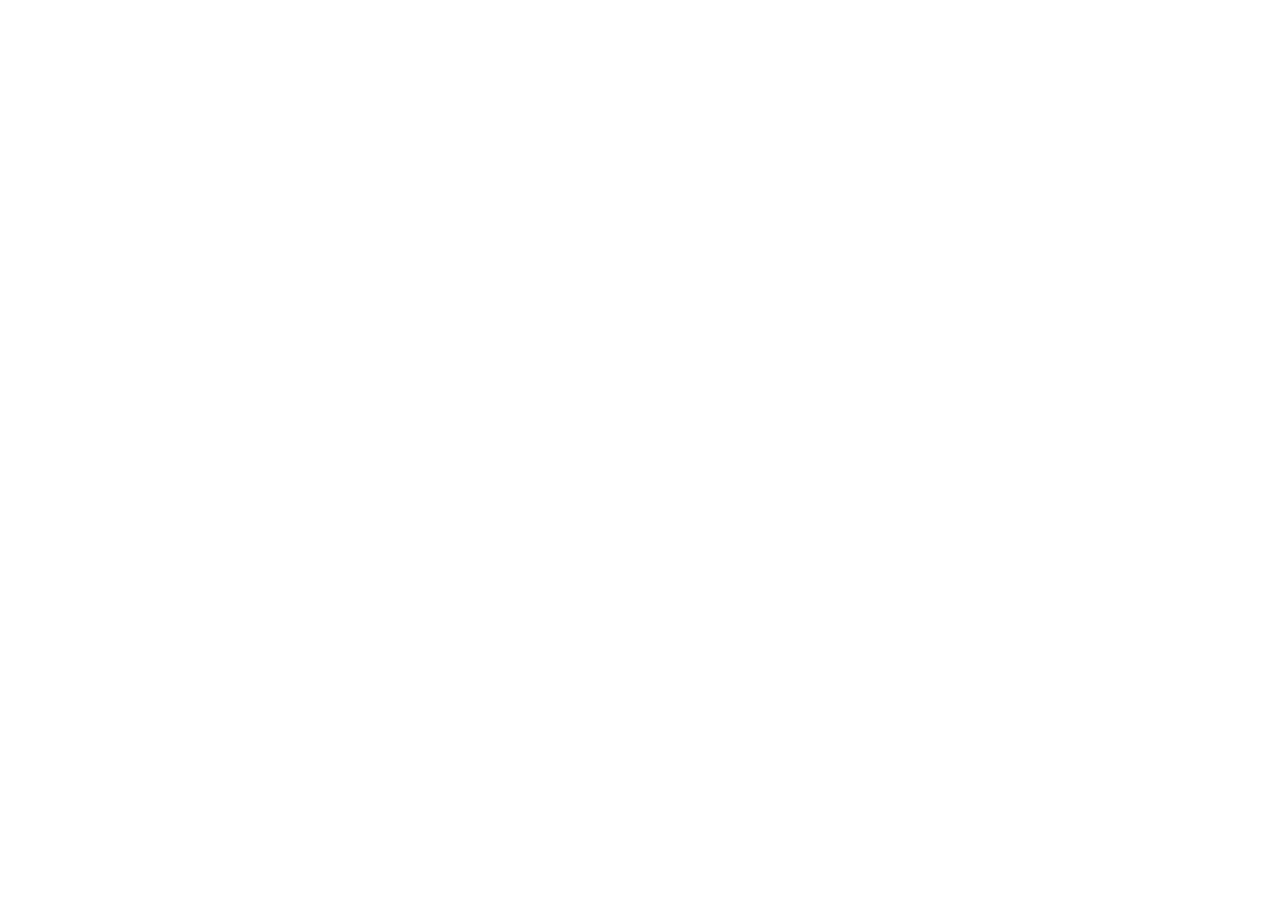
==== index.html @ ca6cde7a "feat: initialize project structure - Set up React with Vite and TypeScript - Configure Tailwind CSS " ====
<!doctype html>
<html class="dark" lang="pt-BR">
  <head>
    <meta charset="UTF-8" />
    <meta name="viewport" content="width=device-width, initial-scale=1.0" />
    <title>SAGA Code | Calculadora de Custos e Precificação</title>
    <meta name="description" content="Ferramenta profissional e gratuita da SAGA Code para pequenos negócios de alimentação calcularem custos de produção, fichas técnicas, margem de lucro e formação de preços de venda." />
    <meta property="og:title" content="SAGA Code | Calculadora de Custos e Precificação" />
    <meta property="og:description" content="Ferramenta profissional e gratuita da SAGA Code para pequenos negócios de alimentação calcularem custos de produção, fichas técnicas, margem de lucro e formação de preços de venda." />
    <meta property="og:type" content="website" />
    <link rel="icon" type="image/svg+xml" href="data:image/svg+xml,%3Csvg viewBox='0 0 204 204' fill='none' xmlns='http://www.w3.org/2000/svg'%3E%3Cpath d='M102 0 L182 47 L146 69 L102 43 L47 76 L124 120 L84 142 L0 95 L0 58 Z' fill='%23efe9dd'/%3E%3Cpath d='M120 62 L204 109 L204 146 L102 204 L22 157 L58 135 L102 160 L157 127 L80 84 Z' fill='%23ff4d1a'/%3E%3C/svg%3E" />
    <link rel="preconnect" href="https://fonts.googleapis.com">
    <link rel="preconnect" href="https://fonts.gstatic.com" crossorigin>
    <link href="https://fonts.googleapis.com/css2?family=Plus+Jakarta+Sans:wght@400;500;600;700;800&family=JetBrains+Mono:wght@400;500;600;700&display=swap" rel="stylesheet">
    <link href="https://fonts.googleapis.com/css2?family=Material+Symbols+Outlined:wght,FILL@100..700,0..1&display=swap" rel="stylesheet" />
  </head>
  <body class="bg-[#111317] text-[#F8F9FA] antialiased font-['Plus_Jakarta_Sans',sans-serif] selection:bg-[#FF4319]/20 selection:text-white min-h-screen flex flex-col">
    <div id="root" class="min-h-screen flex flex-col"></div>
    <script type="module" src="/src/main.tsx"></script>
  </body>
</html>
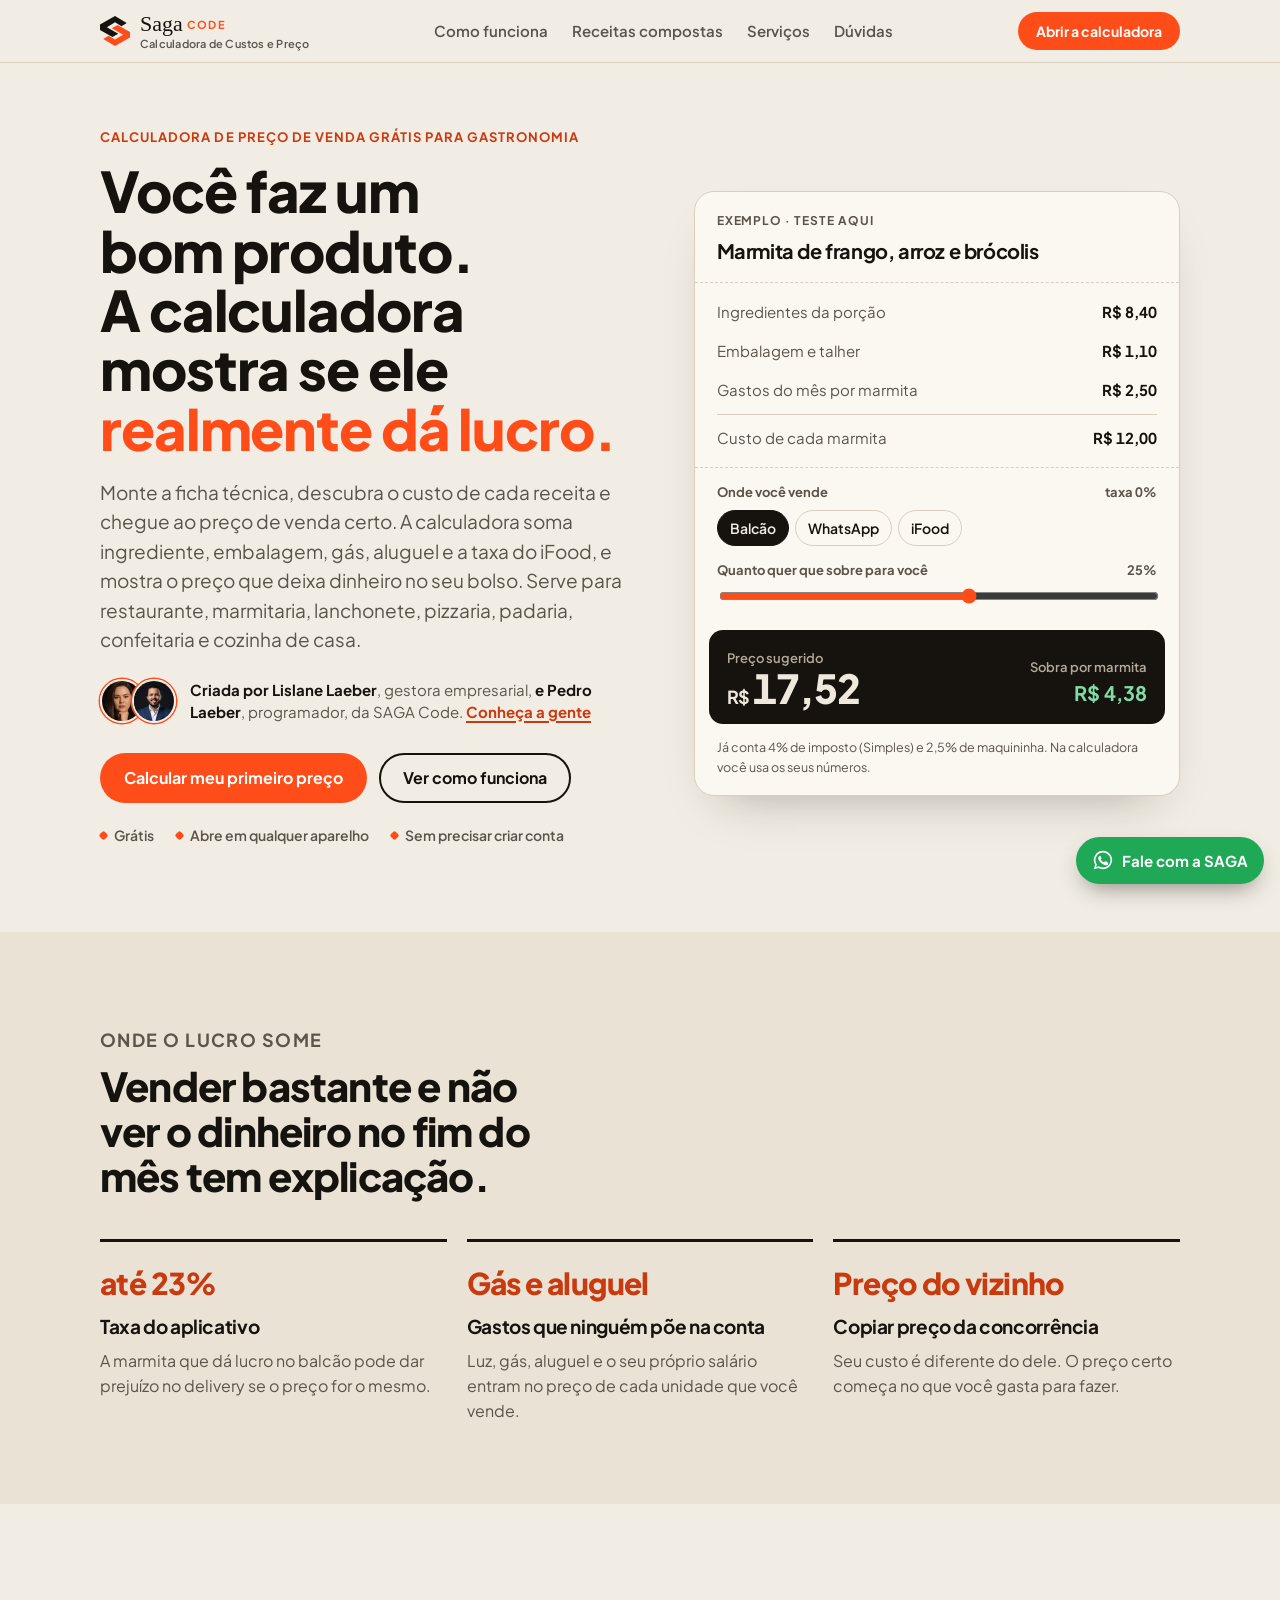
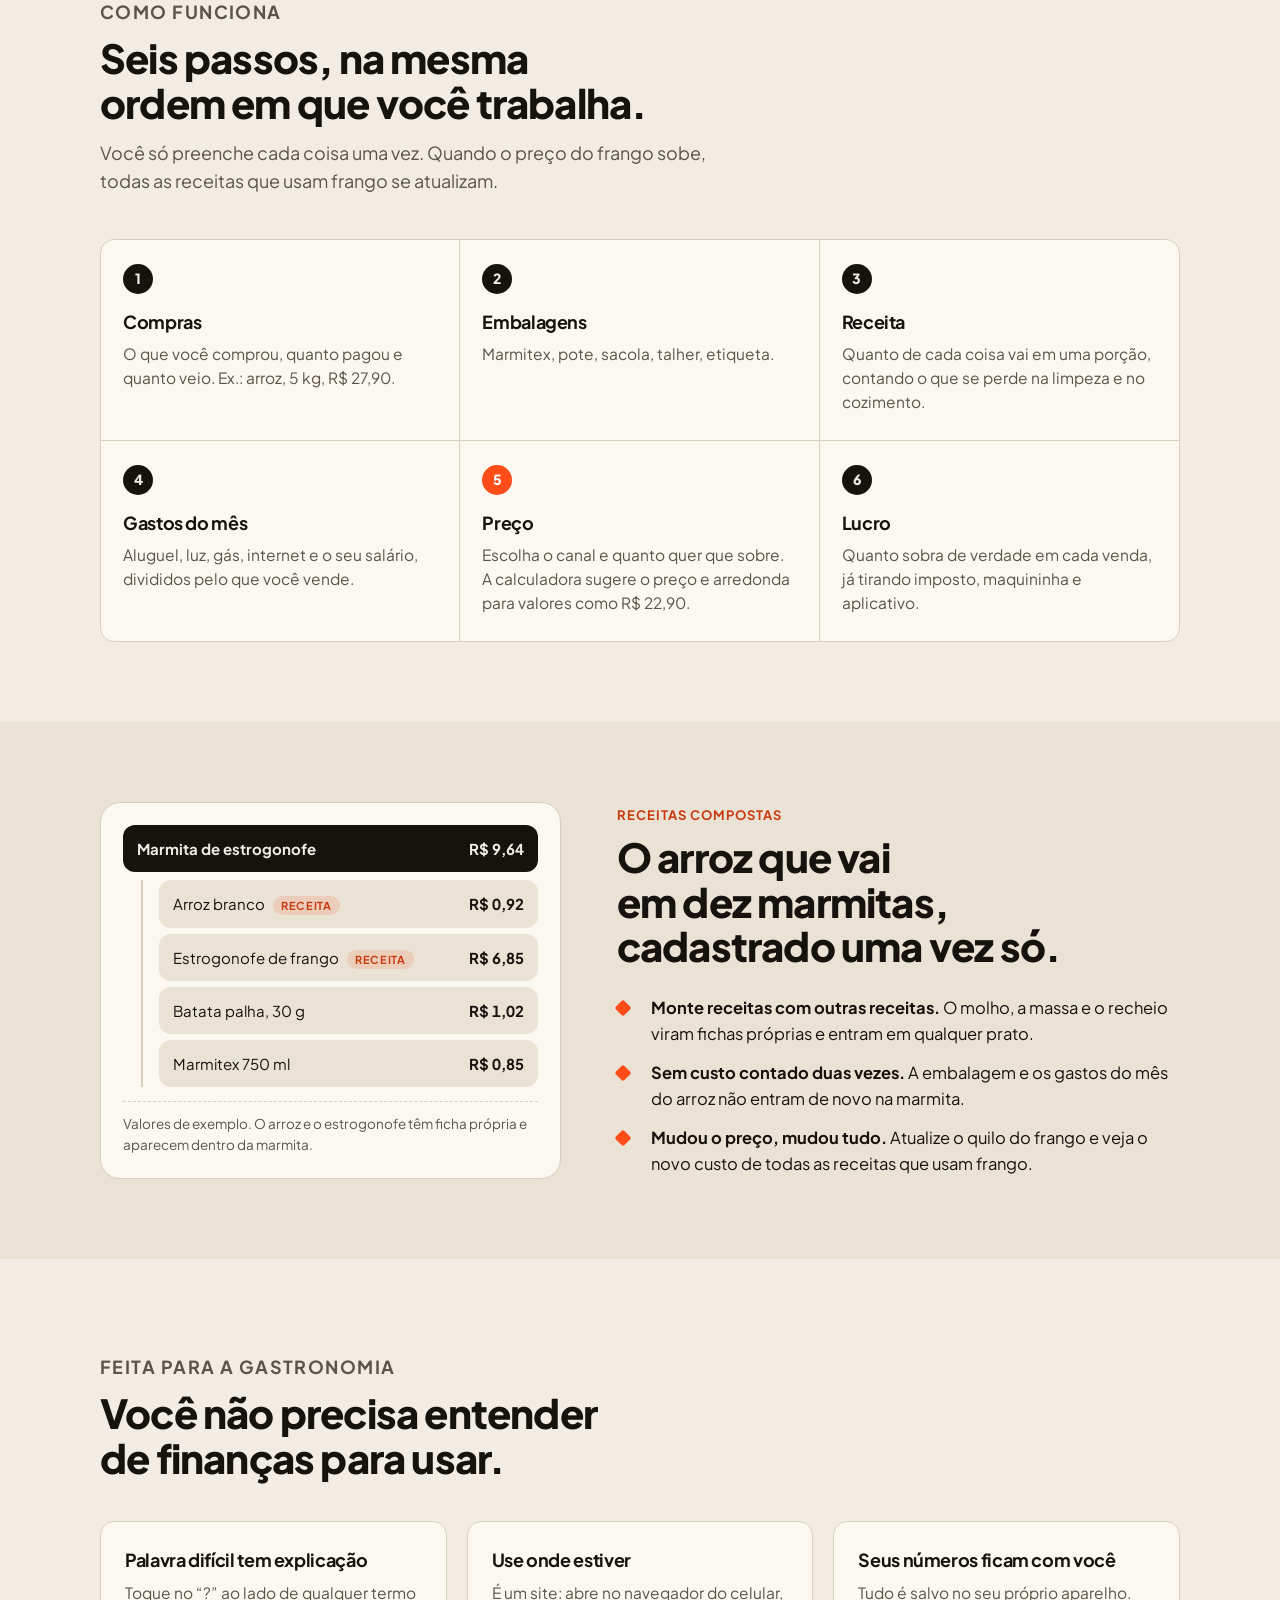
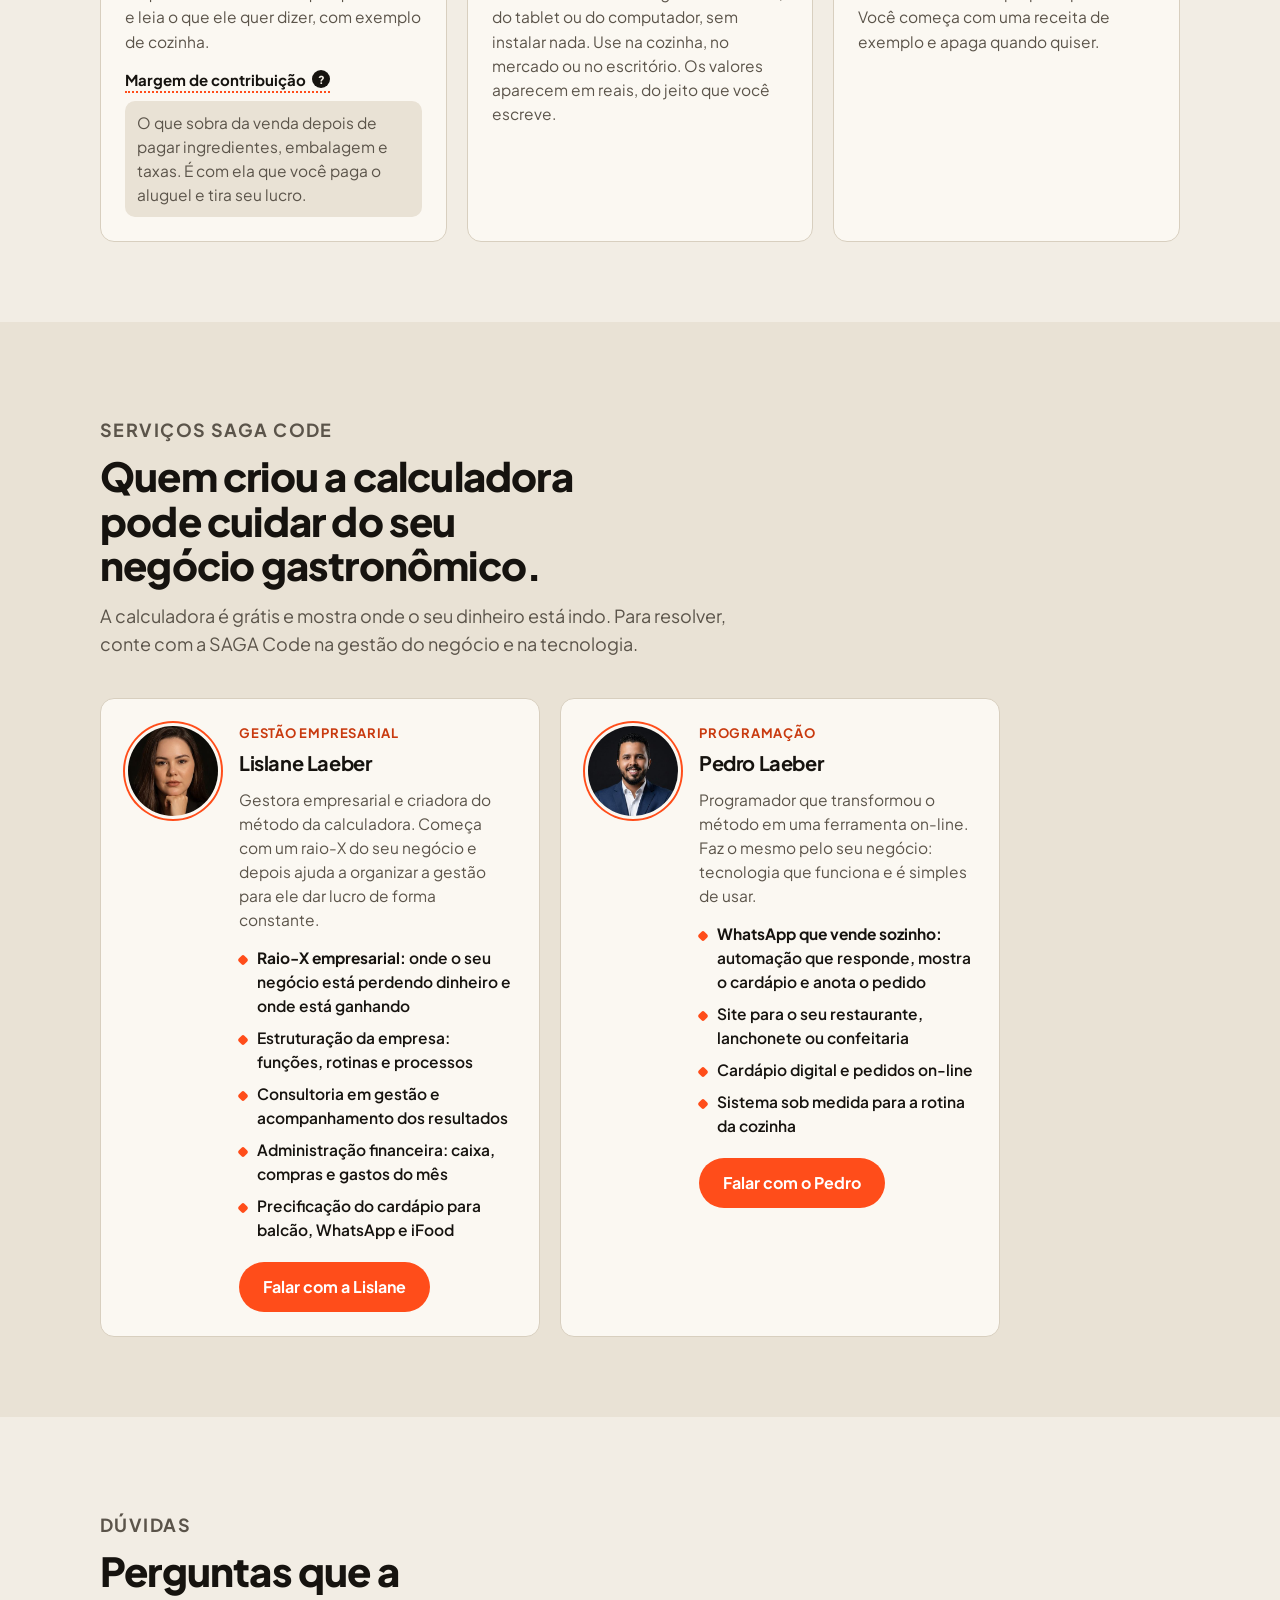
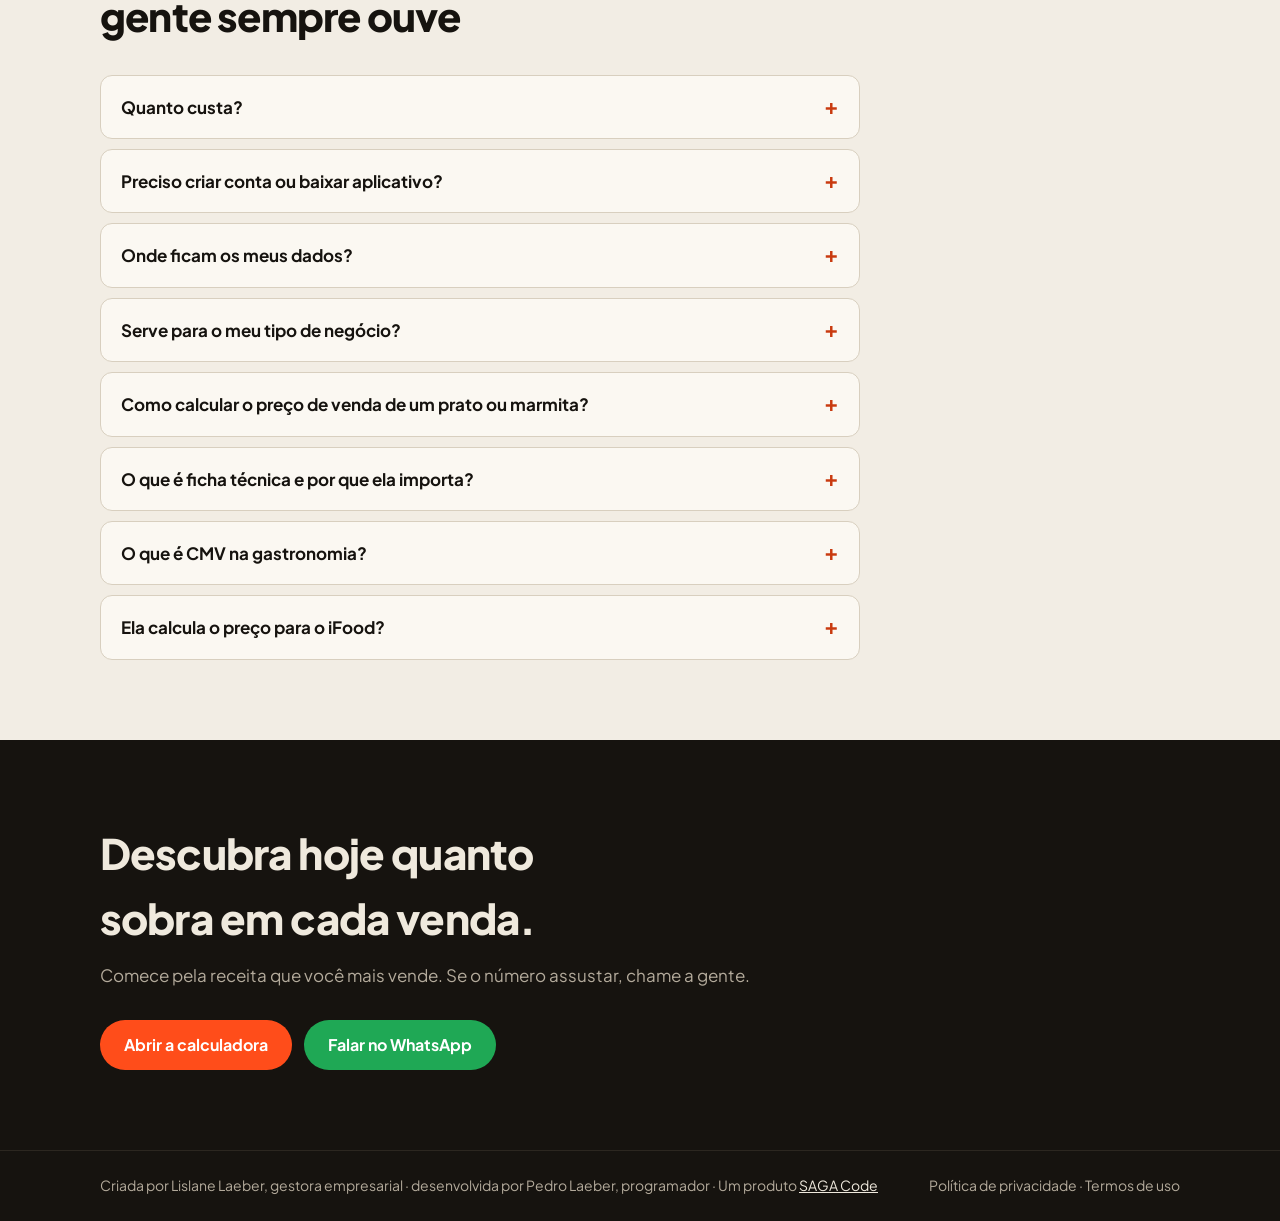
==== commit 84a82c28: "Site da calculadora + calculadora v1 (build estático) Página de apresentação em / e calculadora em /" ====
--- a/index.html
+++ b/index.html
@@ -1,21 +1,480 @@
 <!doctype html>
-<html class="dark" lang="pt-BR">
-  <head>
-    <meta charset="UTF-8" />
-    <meta name="viewport" content="width=device-width, initial-scale=1.0" />
-    <title>SAGA Code | Calculadora de Custos e Precificação</title>
-    <meta name="description" content="Ferramenta profissional e gratuita da SAGA Code para pequenos negócios de alimentação calcularem custos de produção, fichas técnicas, margem de lucro e formação de preços de venda." />
-    <meta property="og:title" content="SAGA Code | Calculadora de Custos e Precificação" />
-    <meta property="og:description" content="Ferramenta profissional e gratuita da SAGA Code para pequenos negócios de alimentação calcularem custos de produção, fichas técnicas, margem de lucro e formação de preços de venda." />
-    <meta property="og:type" content="website" />
-    <link rel="icon" type="image/svg+xml" href="data:image/svg+xml,%3Csvg viewBox='0 0 204 204' fill='none' xmlns='http://www.w3.org/2000/svg'%3E%3Cpath d='M102 0 L182 47 L146 69 L102 43 L47 76 L124 120 L84 142 L0 95 L0 58 Z' fill='%23efe9dd'/%3E%3Cpath d='M120 62 L204 109 L204 146 L102 204 L22 157 L58 135 L102 160 L157 127 L80 84 Z' fill='%23ff4d1a'/%3E%3C/svg%3E" />
-    <link rel="preconnect" href="https://fonts.googleapis.com">
-    <link rel="preconnect" href="https://fonts.gstatic.com" crossorigin>
-    <link href="https://fonts.googleapis.com/css2?family=Plus+Jakarta+Sans:wght@400;500;600;700;800&family=JetBrains+Mono:wght@400;500;600;700&display=swap" rel="stylesheet">
-    <link href="https://fonts.googleapis.com/css2?family=Material+Symbols+Outlined:wght,FILL@100..700,0..1&display=swap" rel="stylesheet" />
-  </head>
-  <body class="bg-[#111317] text-[#F8F9FA] antialiased font-['Plus_Jakarta_Sans',sans-serif] selection:bg-[#FF4319]/20 selection:text-white min-h-screen flex flex-col">
-    <div id="root" class="min-h-screen flex flex-col"></div>
-    <script type="module" src="/src/main.tsx"></script>
-  </body>
+<html lang="pt-BR">
+<head>
+<meta charset="utf-8">
+<meta name="viewport" content="width=device-width, initial-scale=1, viewport-fit=cover">
+<title>Calculadora de Preço de Venda Grátis para Gastronomia | SAGA Code</title>
+<meta name="description" content="Calculadora grátis de custo e preço de venda para restaurante, marmitaria, lanchonete, pizzaria, padaria e confeitaria. Ficha técnica, CMV, gastos do mês e taxa do iFood. Criada por Lislane Laeber e Pedro Laeber, da SAGA Code.">
+<meta name="robots" content="index, follow, max-image-preview:large">
+<link rel="canonical" href="https://calculadora.sagacode.com.br/">
+<link rel="icon" type="image/svg+xml" href="data:image/svg+xml,%3Csvg viewBox='0 0 204 204' xmlns='http://www.w3.org/2000/svg'%3E%3Cpath d='M102 0 L182 47 L146 69 L102 43 L47 76 L124 120 L84 142 L0 95 L0 58 Z' fill='%2316130f'/%3E%3Cpath d='M120 62 L204 109 L204 146 L102 204 L22 157 L58 135 L102 160 L157 127 L80 84 Z' fill='%23ff4d1a'/%3E%3C/svg%3E">
+<meta name="theme-color" content="#f2ede4">
+<meta property="og:type" content="website">
+<meta property="og:locale" content="pt_BR">
+<meta property="og:site_name" content="SAGA Code">
+<meta property="og:title" content="Calculadora grátis de preço de venda para gastronomia">
+<meta property="og:description" content="Descubra o custo de cada receita e o preço que deixa lucro no balcão, no WhatsApp e no iFood.">
+<meta property="og:url" content="https://calculadora.sagacode.com.br/">
+<meta property="og:image" content="https://calculadora.sagacode.com.br/og-image.jpg">
+<meta property="og:image:width" content="1200"><meta property="og:image:height" content="630">
+<meta name="twitter:card" content="summary_large_image">
+<link rel="alternate" type="text/plain" href="https://calculadora.sagacode.com.br/llms.txt" title="Resumo para assistentes de IA">
+<script type="application/ld+json">{"@context": "https://schema.org", "@graph": [{"@type": "Organization", "@id": "https://sagacode.com.br/#org", "name": "SAGA Code", "url": "https://sagacode.com.br", "areaServed": "BR"}, {"@type": "Person", "@id": "https://calculadora.sagacode.com.br/#lislane", "name": "Lislane Laeber", "jobTitle": "Gestora empresarial", "worksFor": {"@id": "https://sagacode.com.br/#org"}, "image": "https://calculadora.sagacode.com.br/lislane.jpg", "knowsAbout": ["Gestão empresarial", "Precificação", "Gastronomia", "Administração financeira"]}, {"@type": "Person", "@id": "https://calculadora.sagacode.com.br/#pedro", "name": "Pedro Laeber", "jobTitle": "Programador", "worksFor": {"@id": "https://sagacode.com.br/#org"}, "image": "https://calculadora.sagacode.com.br/pedro.jpg", "knowsAbout": ["Desenvolvimento web", "Automação de WhatsApp", "Sistemas sob medida"]}, {"@type": "WebApplication", "@id": "https://calculadora.sagacode.com.br/#app", "name": "Calculadora de Custos e Preço SAGA", "url": "https://calculadora.sagacode.com.br/", "applicationCategory": "BusinessApplication", "operatingSystem": "Web (qualquer navegador)", "inLanguage": "pt-BR", "description": "Calculadora grátis de custo e preço de venda para restaurante, marmitaria, lanchonete, pizzaria, padaria e confeitaria. Ficha técnica, CMV, gastos do mês e taxa do iFood. Criada por Lislane Laeber e Pedro Laeber, da SAGA Code.", "isAccessibleForFree": true, "offers": {"@type": "Offer", "price": "0", "priceCurrency": "BRL"}, "creator": [{"@id": "https://calculadora.sagacode.com.br/#lislane"}, {"@id": "https://calculadora.sagacode.com.br/#pedro"}], "publisher": {"@id": "https://sagacode.com.br/#org"}, "audience": {"@type": "BusinessAudience", "name": "Negócios de gastronomia: restaurantes, marmitarias, lanchonetes, pizzarias, padarias, confeitarias, food trucks, buffets e produção caseira"}, "featureList": ["Ficha técnica com custo por porção", "Receitas compostas (receita dentro de receita)", "Rateio dos gastos do mês por unidade", "Preço de venda por canal: balcão, WhatsApp e iFood", "Lucro real por venda", "Glossário de termos"]}, {"@type": "WebPage", "@id": "https://calculadora.sagacode.com.br/", "url": "https://calculadora.sagacode.com.br/", "name": "Calculadora de Preço de Venda Grátis para Gastronomia | SAGA Code", "description": "Calculadora grátis de custo e preço de venda para restaurante, marmitaria, lanchonete, pizzaria, padaria e confeitaria. Ficha técnica, CMV, gastos do mês e taxa do iFood. Criada por Lislane Laeber e Pedro Laeber, da SAGA Code.", "inLanguage": "pt-BR", "about": {"@id": "https://calculadora.sagacode.com.br/#app"}, "primaryImageOfPage": "https://calculadora.sagacode.com.br/og-image.jpg"}, {"@type": "FAQPage", "mainEntity": [{"@type": "Question", "name": "Quanto custa?", "acceptedAnswer": {"@type": "Answer", "text": "A calculadora é gratuita, sem pegadinha. Se você quiser ajuda para organizar o negócio ou um site e sistema próprios, aí é um serviço da SAGA Code, com orçamento combinado com você."}}, {"@type": "Question", "name": "Preciso criar conta ou baixar aplicativo?", "acceptedAnswer": {"@type": "Answer", "text": "Não. Ela abre no navegador do celular ou do computador. Para ter um atalho na tela inicial, use “Adicionar à tela de início” no seu navegador."}}, {"@type": "Question", "name": "Onde ficam os meus dados?", "acceptedAnswer": {"@type": "Answer", "text": "No seu aparelho. Se você limpar os dados do navegador ou trocar de celular, os cadastros não vão junto."}}, {"@type": "Question", "name": "Serve para o meu tipo de negócio?", "acceptedAnswer": {"@type": "Answer", "text": "Serve para qualquer negócio de gastronomia: restaurante, marmitaria, lanchonete, pizzaria, padaria, confeitaria, hamburgueria, food truck, buffet, salgados, doces e produção caseira. Se você compra ingrediente, faz uma receita e vende, ela serve."}}, {"@type": "Question", "name": "Como calcular o preço de venda de um prato ou marmita?", "acceptedAnswer": {"@type": "Answer", "text": "Some o custo dos ingredientes da porção, a embalagem e a parte dos gastos do mês (aluguel, luz, gás, salários) que cabe a cada unidade. Depois divida esse custo por 1 menos a soma das taxas e da margem que você quer. Exemplo: custo de R$ 12,00, com 6,5% de imposto e maquininha e 25% de margem, dá 12 ÷ 0,685 = R$ 17,52. A calculadora faz essa conta sozinha para cada receita."}}, {"@type": "Question", "name": "O que é ficha técnica e por que ela importa?", "acceptedAnswer": {"@type": "Answer", "text": "Ficha técnica é a receita com a quantidade e o custo de cada ingrediente por porção, contando o que se perde na limpeza e no cozimento. Sem ela, o preço vira chute. Na calculadora, cada receita vira uma ficha técnica que se atualiza quando o preço de um ingrediente muda."}}, {"@type": "Question", "name": "O que é CMV na gastronomia?", "acceptedAnswer": {"@type": "Answer", "text": "CMV é o custo da mercadoria vendida: quanto você gastou de ingredientes para fazer o que vendeu. A calculadora mostra esse custo em cada receita, separado da embalagem, dos gastos do mês e das taxas."}}, {"@type": "Question", "name": "Ela calcula o preço para o iFood?", "acceptedAnswer": {"@type": "Answer", "text": "Sim. Você informa a comissão do aplicativo e a calculadora mostra um preço para o balcão e outro para o delivery, cada um com o lucro que sobra."}}]}, {"@type": "Service", "name": "Raio-X empresarial", "provider": {"@id": "https://calculadora.sagacode.com.br/#lislane"}, "areaServed": "BR", "audience": {"@type": "BusinessAudience", "name": "Negócios de gastronomia"}, "description": "Mostra onde o negócio gastronômico está perdendo e onde está ganhando dinheiro."}, {"@type": "Service", "name": "Estruturação empresarial", "provider": {"@id": "https://calculadora.sagacode.com.br/#lislane"}, "areaServed": "BR", "audience": {"@type": "BusinessAudience", "name": "Negócios de gastronomia"}, "description": "Funções, rotinas e processos."}, {"@type": "Service", "name": "Consultoria em gestão", "provider": {"@id": "https://calculadora.sagacode.com.br/#lislane"}, "areaServed": "BR", "audience": {"@type": "BusinessAudience", "name": "Negócios de gastronomia"}, "description": "Acompanhamento dos resultados."}, {"@type": "Service", "name": "Administração financeira", "provider": {"@id": "https://calculadora.sagacode.com.br/#lislane"}, "areaServed": "BR", "audience": {"@type": "BusinessAudience", "name": "Negócios de gastronomia"}, "description": "Caixa, compras e gastos do mês."}, {"@type": "Service", "name": "Precificação de cardápio", "provider": {"@id": "https://calculadora.sagacode.com.br/#lislane"}, "areaServed": "BR", "audience": {"@type": "BusinessAudience", "name": "Negócios de gastronomia"}, "description": "Preço por canal: balcão, WhatsApp e iFood."}, {"@type": "Service", "name": "WhatsApp que vende sozinho", "provider": {"@id": "https://calculadora.sagacode.com.br/#pedro"}, "areaServed": "BR", "audience": {"@type": "BusinessAudience", "name": "Negócios de gastronomia"}, "description": "Automação que responde, mostra o cardápio e anota o pedido."}, {"@type": "Service", "name": "Site para negócio gastronômico", "provider": {"@id": "https://calculadora.sagacode.com.br/#pedro"}, "areaServed": "BR", "audience": {"@type": "BusinessAudience", "name": "Negócios de gastronomia"}, "description": "Site para restaurante, lanchonete ou confeitaria."}, {"@type": "Service", "name": "Cardápio digital e pedidos on-line", "provider": {"@id": "https://calculadora.sagacode.com.br/#pedro"}, "areaServed": "BR", "audience": {"@type": "BusinessAudience", "name": "Negócios de gastronomia"}}, {"@type": "Service", "name": "Sistema sob medida", "provider": {"@id": "https://calculadora.sagacode.com.br/#pedro"}, "areaServed": "BR", "audience": {"@type": "BusinessAudience", "name": "Negócios de gastronomia"}, "description": "Para a rotina da cozinha."}]}</script>
+<style>:root{padding-top:env(safe-area-inset-top,0px);padding-bottom:env(safe-area-inset-bottom,0px)} body{margin:0} img{max-width:100%} [hidden]{display:none!important}</style>
+<link rel="preconnect" href="https://fonts.googleapis.com">
+<link rel="preconnect" href="https://fonts.gstatic.com" crossorigin>
+<link rel="stylesheet" href="https://fonts.googleapis.com/css2?family=Plus+Jakarta+Sans:wght@400;500;600;700;800&display=swap">
+<style>
+/* Layout: página de produto em faixas; a ficha de cálculo (simulador) é o herói, o resto é texto curto e uma árvore de receita composta. */
+:root{
+  --paper:#f2ede4; --paper-2:#e9e2d5; --card:#fbf8f2; --ink:#16130f; --ink-2:#5b544a; --line:#d8cfbf;
+  --orange:#ff4d1a; --orange-ink:#c93a0f; --on-orange:#ffffff; --good:#1f7a4a; --band:#16130f; --on-band:#efe9dd; --on-band-2:#b3aa9b;
+  --sans:'Plus Jakarta Sans', system-ui, -apple-system, 'Segoe UI', sans-serif;
+  --serif:Georgia, 'Times New Roman', serif;
+  --r:14px;
+}
+@media (prefers-color-scheme: dark){:root:not([data-theme="light"]){
+  --paper:#16130f; --paper-2:#1f1b16; --card:#221e18; --ink:#efe9dd; --ink-2:#b3aa9b; --line:#3a332a;
+  --orange:#ff5a2a; --orange-ink:#ff7a52; --on-orange:#16130f; --good:#5cc98d; --band:#0e0c09; --on-band:#efe9dd; --on-band-2:#9d9486; color-scheme:dark}}
+:root[data-theme="dark"]{
+  --paper:#16130f; --paper-2:#1f1b16; --card:#221e18; --ink:#efe9dd; --ink-2:#b3aa9b; --line:#3a332a;
+  --orange:#ff5a2a; --orange-ink:#ff7a52; --on-orange:#16130f; --good:#5cc98d; --band:#0e0c09; --on-band:#efe9dd; --on-band-2:#9d9486; color-scheme:dark}
+
+*{box-sizing:border-box}
+body{background:var(--paper);color:var(--ink);font-family:var(--sans);font-size:17px;line-height:1.55;-webkit-font-smoothing:antialiased}
+.wrap{max-width:1120px;margin:0 auto;padding-left:max(20px, env(safe-area-inset-left, 0px));padding-right:max(20px, env(safe-area-inset-right, 0px))}
+h1,h2,h3{text-wrap:balance;margin:0;letter-spacing:-.02em}
+p{margin:0}
+a{color:inherit}
+.num{font-variant-numeric:tabular-nums}
+:focus-visible{outline:3px solid var(--orange);outline-offset:2px;border-radius:6px}
+
+/* header */
+body::before{content:"";position:fixed;inset:0 0 auto;height:env(safe-area-inset-top,0px);z-index:10;background:var(--paper)}
+header{position:sticky;top:env(safe-area-inset-top,0px);z-index:5;background:color-mix(in srgb,var(--paper) 92%,transparent);backdrop-filter:blur(8px);border-bottom:1px solid var(--line)}
+.bar{display:flex;align-items:center;justify-content:space-between;gap:16px;padding-block:12px}
+.brand{display:flex;align-items:center;gap:10px;text-decoration:none}
+.brand svg{width:30px;height:30px;flex:none}
+.word{display:flex;flex-direction:column;line-height:1}
+.word b{font-family:var(--serif);font-weight:400;font-size:22px}
+.word b span{font-family:var(--sans);font-weight:700;font-size:11px;letter-spacing:.12em;color:var(--orange);margin-left:4px;vertical-align:2px}
+.word small{font-size:11px;color:var(--ink-2);font-weight:600;letter-spacing:.02em;margin-top:3px}
+nav{display:flex;gap:24px;font-size:15px;font-weight:600}
+nav a{text-decoration:none;color:var(--ink-2)}
+nav a:hover{color:var(--ink)}
+.btn{display:inline-flex;align-items:center;justify-content:center;gap:8px;font:700 16px/1 var(--sans);padding:15px 22px;border-radius:999px;text-decoration:none;border:2px solid transparent;cursor:pointer;white-space:nowrap}
+.btn-primary{background:var(--orange);color:var(--on-orange)}
+.btn-primary:hover{filter:brightness(1.06)}
+.btn-ghost{border-color:var(--ink);color:var(--ink);background:transparent}
+.btn-sm{padding:10px 16px;font-size:14px}
+@media (max-width:820px){nav{display:none}}
+
+/* hero */
+.hero{display:grid;grid-template-columns:1.05fr .95fr;gap:56px;align-items:center;padding-block:64px 72px}
+.eyebrow{font-size:13px;font-weight:700;letter-spacing:.08em;text-transform:uppercase;color:var(--orange-ink)}
+.hero h1{font-size:clamp(34px,5vw,56px);line-height:1.06;font-weight:800;margin-top:14px}
+.hero h1 em{font-style:normal;color:var(--orange)}
+.lead{font-size:19px;color:var(--ink-2);margin-top:20px;max-width:34em}
+.ctas{display:flex;flex-wrap:wrap;gap:12px;margin-top:30px}
+.facts{display:flex;flex-wrap:wrap;gap:8px 22px;margin-top:22px;padding:0;list-style:none;font-size:14px;font-weight:600;color:var(--ink-2)}
+.facts li{display:flex;align-items:center;gap:7px}
+.facts li::before{content:"";width:7px;height:7px;border-radius:2px;background:var(--orange);transform:rotate(45deg)}
+@media (max-width:900px){.hero{grid-template-columns:1fr;gap:40px;padding-block:40px 56px}}
+
+.byline{display:flex;align-items:center;gap:14px;margin-top:24px;text-decoration:none;color:var(--ink-2);font-size:15px;line-height:1.45;max-width:34em}
+.faces{display:flex;flex:none}
+.faces img{width:44px;height:44px;border-radius:50%;object-fit:cover;border:2px solid var(--paper);box-shadow:0 0 0 1.5px var(--orange)}
+.faces img+img{margin-left:-12px}
+.bytext b{color:var(--ink);font-weight:700}
+.bytext u{color:var(--orange-ink);font-weight:700;text-decoration-thickness:2px;text-underline-offset:3px;white-space:nowrap}
+.byline:hover .bytext u{color:var(--orange)}
+
+/* ficha (simulador) */
+.ficha{background:var(--card);border:1px solid var(--line);border-radius:20px;box-shadow:0 24px 48px -28px rgba(22,19,15,.35);overflow:hidden;min-width:0}
+.ficha-top{padding:20px 22px 16px;border-bottom:1px dashed var(--line)}
+.ficha-top .tag{font-size:12px;font-weight:700;letter-spacing:.08em;text-transform:uppercase;color:var(--ink-2)}
+.ficha-top h2{font-size:20px;margin-top:4px}
+.rows{padding:10px 22px;display:grid;gap:2px}
+.row{display:flex;justify-content:space-between;align-items:baseline;gap:12px;padding:7px 0;font-size:15px}
+.row span:first-child{color:var(--ink-2)}
+.row b{font-weight:700}
+.row.total{border-top:1px solid var(--line);margin-top:4px;padding-top:11px}
+.ctrl{padding:14px 22px 6px;display:grid;gap:14px;border-top:1px dashed var(--line)}
+.ctrl label,.ctrl .lbl{font-size:13px;font-weight:700;color:var(--ink-2);display:flex;justify-content:space-between}
+.chips{display:flex;gap:6px;flex-wrap:wrap;margin-top:8px}
+.chip{font:600 14px var(--sans);padding:8px 12px;border-radius:999px;border:1.5px solid var(--line);background:transparent;color:var(--ink);cursor:pointer}
+.chip[aria-pressed="true"]{background:var(--ink);color:var(--paper);border-color:var(--ink)}
+input[type=range]{width:100%;accent-color:var(--orange);margin-top:8px}
+.price{margin:14px 14px 14px;background:var(--band);color:var(--on-band);border-radius:14px;padding:18px 18px 16px;display:grid;grid-template-columns:1fr auto;gap:4px 16px;align-items:end}
+.price .k{font-size:13px;font-weight:600;color:var(--on-band-2)}
+.price .v{font-size:40px;font-weight:800;letter-spacing:-.02em;line-height:1}
+.price .v small{font-size:18px;font-weight:700;margin-right:4px}
+.price .side{text-align:right}
+.price .side b{display:block;font-size:20px;color:#7fdca6}
+.note{font-size:12.5px;color:var(--ink-2);padding:0 22px 18px}
+
+/* faixas */
+section{padding-block:80px}
+.sec-head{max-width:640px}
+.sec-head h2{font-size:clamp(28px,3.6vw,40px);line-height:1.12;font-weight:800;margin-top:10px}
+.sec-head p{color:var(--ink-2);margin-top:14px;font-size:18px}
+.alt{background:var(--paper-2)}
+
+.leaks{display:grid;grid-template-columns:repeat(3,1fr);gap:20px;margin-top:40px}
+.leak{border-top:3px solid var(--ink);padding-top:18px}
+.leak .fig{font-size:30px;font-weight:800;color:var(--orange-ink);letter-spacing:-.02em}
+.leak h3{font-size:19px;margin-top:6px}
+.leak p{color:var(--ink-2);margin-top:8px;font-size:16px}
+@media (max-width:820px){.leaks{grid-template-columns:1fr}}
+
+.steps{list-style:none;padding:0;margin:44px 0 0;display:grid;grid-template-columns:repeat(3,1fr);gap:0;counter-reset:s;border:1px solid var(--line);border-radius:var(--r);overflow:hidden;background:var(--card)}
+.steps li{counter-increment:s;padding:24px 22px 26px;border-right:1px solid var(--line);border-bottom:1px solid var(--line)}
+.steps li:nth-child(3n){border-right:0}
+.steps li:nth-child(n+4){border-bottom:0}
+.steps li::before{content:counter(s);display:inline-grid;place-items:center;width:30px;height:30px;border-radius:50%;background:var(--ink);color:var(--paper);font-weight:800;font-size:14px}
+.steps li:nth-child(5)::before{background:var(--orange);color:var(--on-orange)}
+.steps h3{font-size:18px;margin-top:14px}
+.steps p{color:var(--ink-2);font-size:15.5px;margin-top:6px}
+@media (max-width:820px){.steps{grid-template-columns:1fr}.steps li{border-right:0!important;border-bottom:1px solid var(--line)!important}.steps li:last-child{border-bottom:0!important}}
+
+/* receita composta */
+.combo{display:grid;grid-template-columns:.9fr 1.1fr;gap:56px;align-items:center}
+.tree{background:var(--card);border:1px solid var(--line);border-radius:20px;padding:22px;min-width:0}
+.node{display:flex;justify-content:space-between;gap:12px;align-items:center;padding:12px 14px;border-radius:12px;font-size:15px}
+.node.root{background:var(--ink);color:var(--paper);font-weight:700}
+.kids{margin:8px 0 0 18px;padding-left:16px;border-left:2px solid var(--line);display:grid;gap:6px}
+.node.kid{background:var(--paper-2)}
+.node .pill{font-size:11px;font-weight:700;letter-spacing:.06em;text-transform:uppercase;color:var(--orange-ink);background:color-mix(in srgb,var(--orange) 14%,transparent);padding:3px 8px;border-radius:999px;margin-left:8px}
+.node .r{font-weight:700;white-space:nowrap}
+.tree-foot{margin-top:14px;font-size:13.5px;color:var(--ink-2);border-top:1px dashed var(--line);padding-top:12px}
+.checks{list-style:none;padding:0;margin:26px 0 0;display:grid;gap:14px}
+.checks li{display:grid;grid-template-columns:22px 1fr;gap:12px;font-size:16.5px}
+.checks li::before{content:"";width:12px;height:12px;margin-top:7px;background:var(--orange);transform:rotate(45deg);border-radius:2px}
+.checks b{font-weight:700}
+@media (max-width:900px){.combo{grid-template-columns:1fr;gap:36px}}
+
+/* simples */
+.simple{display:grid;grid-template-columns:repeat(3,1fr);gap:20px;margin-top:40px}
+.card{background:var(--card);border:1px solid var(--line);border-radius:var(--r);padding:24px}
+.card h3{font-size:18px}
+.card p{color:var(--ink-2);font-size:15.5px;margin-top:8px}
+.term{display:inline-flex;align-items:center;gap:6px;font-weight:700;border-bottom:2px dotted var(--orange);margin-top:14px;font-size:15px}
+.term i{font-style:normal;display:inline-grid;place-items:center;width:18px;height:18px;border-radius:50%;background:var(--ink);color:var(--paper);font-size:11px;font-weight:800}
+.bubble{margin-top:10px;font-size:14px;background:var(--paper-2);padding:10px 12px;border-radius:10px;color:var(--ink)}
+@media (max-width:900px){.simple{grid-template-columns:1fr}}
+
+/* quem fez */
+.team{display:grid;grid-template-columns:1fr 1fr;gap:20px;margin-top:40px;max-width:900px}
+.person{display:grid;grid-template-columns:64px 1fr;gap:18px;align-items:start;background:var(--card);border:1px solid var(--line);border-radius:var(--r);padding:24px}
+.avatar{width:64px;height:64px;border-radius:50%;display:grid;place-items:center;font-weight:800;font-size:22px;background:var(--ink);color:var(--paper)}
+.person:first-child .avatar{background:var(--orange);color:var(--on-orange)}
+.person h3{font-size:20px}
+.person .role{font-size:13px;font-weight:700;letter-spacing:.06em;text-transform:uppercase;color:var(--orange-ink);margin-top:2px}
+.person p{color:var(--ink-2);font-size:15.5px;margin-top:10px}
+@media (max-width:820px){.team{grid-template-columns:1fr}}
+
+.sell{background:var(--paper-2)}
+.person{grid-template-columns:96px 1fr}
+img.avatar{width:96px;height:96px;object-fit:cover;border:3px solid var(--card);box-shadow:0 0 0 2px var(--orange)}
+.pbody{display:flex;flex-direction:column;align-items:flex-start;min-width:0}
+.person .role{margin-top:0}
+.person h3{margin-top:4px}
+.offer{list-style:none;padding:0;margin:14px 0 20px;display:grid;gap:8px;font-size:15.5px;font-weight:600}
+.offer li{display:flex;gap:10px;align-items:baseline}
+.offer li::before{content:"";flex:none;width:8px;height:8px;background:var(--orange);transform:rotate(45deg);border-radius:2px}
+.pbody .btn{margin-top:auto}
+.person{height:100%}
+.final-ctas{display:flex;flex-wrap:wrap;gap:12px}
+.btn-wa{background:#1fa855;color:#fff}
+.btn-wa:hover{filter:brightness(1.06)}
+.wa-float{position:fixed;z-index:6;right:calc(16px + env(safe-area-inset-right,0px));bottom:calc(16px + env(safe-area-inset-bottom,0px));display:flex;align-items:center;gap:8px;background:#1fa855;color:#fff;text-decoration:none;font-weight:700;font-size:15px;padding:12px 16px;border-radius:999px;box-shadow:0 10px 24px -8px rgba(0,0,0,.45)}
+.wa-float svg{width:22px;height:22px}
+@media (max-width:520px){.person{grid-template-columns:1fr}.wa-float span{display:none}.wa-float{padding:14px}footer .inner{padding-bottom:84px}}
+
+/* faq */
+.faq{max-width:760px;margin-top:36px;display:grid;gap:10px}
+details{background:var(--card);border:1px solid var(--line);border-radius:12px;padding:0 20px}
+summary{cursor:pointer;font-weight:700;padding:18px 0;list-style:none;display:flex;justify-content:space-between;gap:16px}
+summary::-webkit-details-marker{display:none}
+summary::after{content:"+";font-size:22px;line-height:1;color:var(--orange-ink)}
+details[open] summary::after{content:"–"}
+details p{color:var(--ink-2);padding-bottom:18px;font-size:16px}
+
+/* cta final */
+.final{background:var(--band);color:var(--on-band)}
+.final .inner{display:flex;justify-content:space-between;align-items:center;gap:32px;flex-wrap:wrap}
+.final h2{font-size:clamp(28px,3.6vw,42px);font-weight:800;max-width:18em}
+.final p{color:var(--on-band-2);margin-top:12px}
+.final .btn-primary{color:#fff;background:#ff4d1a}
+footer{background:var(--band);color:var(--on-band-2);font-size:14px;border-top:1px solid #2c2720}
+footer .inner{display:flex;justify-content:space-between;gap:16px 32px;flex-wrap:wrap;padding-block:24px}
+footer a{color:var(--on-band)}
+@media (prefers-reduced-motion:no-preference){.price .v{transition:color .2s}}
+</style>
+</head>
+<body>
+<header>
+  <div class="wrap bar">
+    <a class="brand" href="#topo" aria-label="Calculadora SAGA, início">
+      <svg viewBox="0 0 204 204" aria-hidden="true"><path d="M102 0 L182 47 L146 69 L102 43 L47 76 L124 120 L84 142 L0 95 L0 58 Z" fill="currentColor"/><path d="M120 62 L204 109 L204 146 L102 204 L22 157 L58 135 L102 160 L157 127 L80 84 Z" fill="#ff4d1a"/></svg>
+      <span class="word"><b>Saga<span>CODE</span></b><small>Calculadora de Custos e Preço</small></span>
+    </a>
+    <nav aria-label="Seções">
+      <a href="#como-funciona">Como funciona</a>
+      <a href="#receitas">Receitas compostas</a>
+      <a href="#servicos">Serviços</a>
+      <a href="#duvidas">Dúvidas</a>
+    </nav>
+    <a class="btn btn-primary btn-sm" href="/app/" data-app-link>Abrir a calculadora</a>
+  </div>
+</header>
+
+<main id="topo">
+  <div class="wrap hero">
+    <div>
+      <p class="eyebrow">Calculadora de preço de venda grátis para gastronomia</p>
+      <h1>Você faz um bom produto. A calculadora mostra se ele <em>realmente dá lucro.</em></h1>
+      <p class="lead">Monte a ficha técnica, descubra o custo de cada receita e chegue ao preço de venda certo. A calculadora soma ingrediente, embalagem, gás, aluguel e a taxa do iFood, e mostra o preço que deixa dinheiro no seu bolso. Serve para restaurante, marmitaria, lanchonete, pizzaria, padaria, confeitaria e cozinha de casa.</p>
+      <a class="byline" href="#servicos">
+        <span class="faces"><img src="lislane.jpg" alt="Lislane Laeber" width="44" height="44"><img src="pedro.jpg" alt="Pedro Laeber" width="44" height="44"></span>
+        <span class="bytext"><b>Criada por Lislane Laeber</b>, gestora empresarial, <b>e Pedro Laeber</b>, programador, da SAGA Code. <u>Conheça a gente</u></span>
+      </a>
+      <div class="ctas">
+        <a class="btn btn-primary" href="/app/" data-app-link>Calcular meu primeiro preço</a>
+        <a class="btn btn-ghost" href="#como-funciona">Ver como funciona</a>
+      </div>
+      <ul class="facts">
+        <li>Grátis</li><li>Abre em qualquer aparelho</li><li>Sem precisar criar conta</li>
+      </ul>
+    </div>
+
+    <div class="ficha" aria-label="Exemplo de cálculo de preço">
+      <div class="ficha-top">
+        <p class="tag">Exemplo · teste aqui</p>
+        <h2>Marmita de frango, arroz e brócolis</h2>
+      </div>
+      <div class="rows num">
+        <div class="row"><span>Ingredientes da porção</span><b>R$ 8,40</b></div>
+        <div class="row"><span>Embalagem e talher</span><b>R$ 1,10</b></div>
+        <div class="row"><span>Gastos do mês por marmita</span><b>R$ 2,50</b></div>
+        <div class="row total"><span>Custo de cada marmita</span><b>R$ 12,00</b></div>
+      </div>
+      <div class="ctrl">
+        <div>
+          <span class="lbl" id="canal-lbl">Onde você vende <span id="taxa-txt" class="num">taxa 0%</span></span>
+          <div class="chips" role="group" aria-labelledby="canal-lbl">
+            <button class="chip" type="button" data-fee="0" aria-pressed="true">Balcão</button>
+            <button class="chip" type="button" data-fee="4" aria-pressed="false">WhatsApp</button>
+            <button class="chip" type="button" data-fee="20" aria-pressed="false">iFood</button>
+          </div>
+        </div>
+        <div>
+          <label for="margem">Quanto quer que sobre para você <span id="margem-txt" class="num">25%</span></label>
+          <input id="margem" type="range" min="5" max="40" step="1" value="25">
+        </div>
+      </div>
+      <div class="price num" aria-live="polite">
+        <div><div class="k">Preço sugerido</div><div class="v"><small>R$</small><span id="preco">17,52</span></div></div>
+        <div class="side"><div class="k">Sobra por marmita</div><b id="lucro">R$ 4,38</b></div>
+      </div>
+      <p class="note">Já conta 4% de imposto (Simples) e 2,5% de maquininha. Na calculadora você usa os seus números.</p>
+    </div>
+  </div>
+
+  <section class="alt">
+    <div class="wrap">
+      <div class="sec-head">
+        <p class="eyebrow">Onde o lucro some</p>
+        <h2>Vender bastante e não ver o dinheiro no fim do mês tem explicação.</h2>
+      </div>
+      <div class="leaks">
+        <div class="leak"><div class="fig num">até 23%</div><h3>Taxa do aplicativo</h3><p>A marmita que dá lucro no balcão pode dar prejuízo no delivery se o preço for o mesmo.</p></div>
+        <div class="leak"><div class="fig">Gás e aluguel</div><h3>Gastos que ninguém põe na conta</h3><p>Luz, gás, aluguel e o seu próprio salário entram no preço de cada unidade que você vende.</p></div>
+        <div class="leak"><div class="fig">Preço do vizinho</div><h3>Copiar preço da concorrência</h3><p>Seu custo é diferente do dele. O preço certo começa no que você gasta para fazer.</p></div>
+      </div>
+    </div>
+  </section>
+
+  <section id="como-funciona">
+    <div class="wrap">
+      <div class="sec-head">
+        <p class="eyebrow">Como funciona</p>
+        <h2>Seis passos, na mesma ordem em que você trabalha.</h2>
+        <p>Você só preenche cada coisa uma vez. Quando o preço do frango sobe, todas as receitas que usam frango se atualizam.</p>
+      </div>
+      <ol class="steps">
+        <li><h3>Compras</h3><p>O que você comprou, quanto pagou e quanto veio. Ex.: arroz, 5 kg, R$ 27,90.</p></li>
+        <li><h3>Embalagens</h3><p>Marmitex, pote, sacola, talher, etiqueta.</p></li>
+        <li><h3>Receita</h3><p>Quanto de cada coisa vai em uma porção, contando o que se perde na limpeza e no cozimento.</p></li>
+        <li><h3>Gastos do mês</h3><p>Aluguel, luz, gás, internet e o seu salário, divididos pelo que você vende.</p></li>
+        <li><h3>Preço</h3><p>Escolha o canal e quanto quer que sobre. A calculadora sugere o preço e arredonda para valores como R$ 22,90.</p></li>
+        <li><h3>Lucro</h3><p>Quanto sobra de verdade em cada venda, já tirando imposto, maquininha e aplicativo.</p></li>
+      </ol>
+    </div>
+  </section>
+
+  <section id="receitas" class="alt">
+    <div class="wrap combo">
+      <div class="tree" aria-label="Exemplo de receita composta">
+        <div class="node root"><span>Marmita de estrogonofe</span><span class="r num">R$ 9,64</span></div>
+        <div class="kids">
+          <div class="node kid"><span>Arroz branco<span class="pill">receita</span></span><span class="r num">R$ 0,92</span></div>
+          <div class="node kid"><span>Estrogonofe de frango<span class="pill">receita</span></span><span class="r num">R$ 6,85</span></div>
+          <div class="node kid"><span>Batata palha, 30 g</span><span class="r num">R$ 1,02</span></div>
+          <div class="node kid"><span>Marmitex 750 ml</span><span class="r num">R$ 0,85</span></div>
+        </div>
+        <p class="tree-foot">Valores de exemplo. O arroz e o estrogonofe têm ficha própria e aparecem dentro da marmita.</p>
+      </div>
+      <div>
+        <p class="eyebrow">Receitas compostas</p>
+        <div class="sec-head"><h2>O arroz que vai em dez marmitas, cadastrado uma vez só.</h2></div>
+        <ul class="checks">
+          <li><span><b>Monte receitas com outras receitas.</b> O molho, a massa e o recheio viram fichas próprias e entram em qualquer prato.</span></li>
+          <li><span><b>Sem custo contado duas vezes.</b> A embalagem e os gastos do mês do arroz não entram de novo na marmita.</span></li>
+          <li><span><b>Mudou o preço, mudou tudo.</b> Atualize o quilo do frango e veja o novo custo de todas as receitas que usam frango.</span></li>
+        </ul>
+      </div>
+    </div>
+  </section>
+
+  <section>
+    <div class="wrap">
+      <div class="sec-head">
+        <p class="eyebrow">Feita para a gastronomia</p>
+        <h2>Você não precisa entender de finanças para usar.</h2>
+      </div>
+      <div class="simple">
+        <div class="card">
+          <h3>Palavra difícil tem explicação</h3>
+          <p>Toque no “?” ao lado de qualquer termo e leia o que ele quer dizer, com exemplo de cozinha.</p>
+          <span class="term">Margem de contribuição <i>?</i></span>
+          <p class="bubble">O que sobra da venda depois de pagar ingredientes, embalagem e taxas. É com ela que você paga o aluguel e tira seu lucro.</p>
+        </div>
+        <div class="card">
+          <h3>Use onde estiver</h3>
+          <p>É um site: abre no navegador do celular, do tablet ou do computador, sem instalar nada. Use na cozinha, no mercado ou no escritório. Os valores aparecem em reais, do jeito que você escreve.</p>
+        </div>
+        <div class="card">
+          <h3>Seus números ficam com você</h3>
+          <p>Tudo é salvo no seu próprio aparelho. Você começa com uma receita de exemplo e apaga quando quiser.</p>
+        </div>
+      </div>
+    </div>
+  </section>
+
+  <section id="servicos" class="sell">
+    <div class="wrap">
+      <div class="sec-head">
+        <p class="eyebrow">Serviços SAGA Code</p>
+        <h2>Quem criou a calculadora pode cuidar do seu negócio gastronômico.</h2>
+        <p>A calculadora é grátis e mostra onde o seu dinheiro está indo. Para resolver, conte com a SAGA Code na gestão do negócio e na tecnologia.</p>
+      </div>
+      <div class="team">
+        <article class="person">
+          <img class="avatar" src="lislane.jpg" alt="Lislane Laeber" width="96" height="96">
+          <div class="pbody">
+            <p class="role">Gestão empresarial</p>
+            <h3>Lislane Laeber</h3>
+            <p>Gestora empresarial e criadora do método da calculadora. Começa com um raio-X do seu negócio e depois ajuda a organizar a gestão para ele dar lucro de forma constante.</p>
+            <ul class="offer">
+              <li><span><b>Raio-X empresarial:</b> onde o seu negócio está perdendo dinheiro e onde está ganhando</span></li>
+              <li>Estruturação da empresa: funções, rotinas e processos</li>
+              <li>Consultoria em gestão e acompanhamento dos resultados</li>
+              <li>Administração financeira: caixa, compras e gastos do mês</li>
+              <li>Precificação do cardápio para balcão, WhatsApp e iFood</li>
+            </ul>
+            <a class="btn btn-primary" href="#" data-wa="Olá! Vi a calculadora e quero fazer o raio-X empresarial com a Lislane.">Falar com a Lislane</a>
+          </div>
+        </article>
+        <article class="person">
+          <img class="avatar" src="pedro.jpg" alt="Pedro Laeber" width="96" height="96">
+          <div class="pbody">
+            <p class="role">Programação</p>
+            <h3>Pedro Laeber</h3>
+            <p>Programador que transformou o método em uma ferramenta on-line. Faz o mesmo pelo seu negócio: tecnologia que funciona e é simples de usar.</p>
+            <ul class="offer">
+              <li><span><b>WhatsApp que vende sozinho:</b> automação que responde, mostra o cardápio e anota o pedido</span></li>
+              <li>Site para o seu restaurante, lanchonete ou confeitaria</li>
+              <li>Cardápio digital e pedidos on-line</li>
+              <li>Sistema sob medida para a rotina da cozinha</li>
+            </ul>
+            <a class="btn btn-primary" href="#" data-wa="Olá! Vi a calculadora e quero falar com o Pedro sobre WhatsApp automático, site ou sistema.">Falar com o Pedro</a>
+          </div>
+        </article>
+      </div>
+    </div>
+  </section>
+
+  <section id="duvidas">
+    <div class="wrap">
+      <div class="sec-head"><p class="eyebrow">Dúvidas</p><h2>Perguntas que a gente sempre ouve</h2></div>
+      <div class="faq">
+        <details><summary>Quanto custa?</summary><p>A calculadora é gratuita, sem pegadinha. Se você quiser ajuda para organizar o negócio ou um site e sistema próprios, aí é um serviço da SAGA Code, com orçamento combinado com você.</p></details>
+        <details><summary>Preciso criar conta ou baixar aplicativo?</summary><p>Não. Ela abre no navegador do celular ou do computador. Para ter um atalho na tela inicial, use “Adicionar à tela de início” no seu navegador.</p></details>
+        <details><summary>Onde ficam os meus dados?</summary><p>No seu aparelho. Se você limpar os dados do navegador ou trocar de celular, os cadastros não vão junto.</p></details>
+        <details><summary>Serve para o meu tipo de negócio?</summary><p>Serve para qualquer negócio de gastronomia: restaurante, marmitaria, lanchonete, pizzaria, padaria, confeitaria, hamburgueria, food truck, buffet, salgados, doces e produção caseira. Se você compra ingrediente, faz uma receita e vende, ela serve.</p></details>
+        <details><summary>Como calcular o preço de venda de um prato ou marmita?</summary><p>Some o custo dos ingredientes da porção, a embalagem e a parte dos gastos do mês (aluguel, luz, gás, salários) que cabe a cada unidade. Depois divida esse custo por 1 menos a soma das taxas e da margem que você quer. Exemplo: custo de R$ 12,00, com 6,5% de imposto e maquininha e 25% de margem, dá 12 ÷ 0,685 = R$ 17,52. A calculadora faz essa conta sozinha para cada receita.</p></details>
+        <details><summary>O que é ficha técnica e por que ela importa?</summary><p>Ficha técnica é a receita com a quantidade e o custo de cada ingrediente por porção, contando o que se perde na limpeza e no cozimento. Sem ela, o preço vira chute. Na calculadora, cada receita vira uma ficha técnica que se atualiza quando o preço de um ingrediente muda.</p></details>
+        <details><summary>O que é CMV na gastronomia?</summary><p>CMV é o custo da mercadoria vendida: quanto você gastou de ingredientes para fazer o que vendeu. A calculadora mostra esse custo em cada receita, separado da embalagem, dos gastos do mês e das taxas.</p></details>
+        <details><summary>Ela calcula o preço para o iFood?</summary><p>Sim. Você informa a comissão do aplicativo e a calculadora mostra um preço para o balcão e outro para o delivery, cada um com o lucro que sobra.</p></details>
+      </div>
+    </div>
+  </section>
+
+  <section class="final" id="abrir">
+    <div class="wrap inner">
+      <div>
+        <h2>Descubra hoje quanto sobra em cada venda.</h2>
+        <p>Comece pela receita que você mais vende. Se o número assustar, chame a gente.</p>
+      </div>
+      <div class="final-ctas">
+        <a class="btn btn-primary" href="/app/" data-app-link>Abrir a calculadora</a>
+        <a class="btn btn-wa" href="#" data-wa="Olá! Vi a calculadora e quero saber como a SAGA Code pode ajudar meu negócio.">Falar no WhatsApp</a>
+      </div>
+    </div>
+  </section>
+</main>
+
+<a class="wa-float" href="#" data-wa="Olá! Vi a calculadora e quero saber como a SAGA Code pode ajudar meu negócio." aria-label="Falar com a SAGA Code no WhatsApp">
+  <svg viewBox="0 0 24 24" aria-hidden="true"><path fill="currentColor" d="M12 2a10 10 0 0 0-8.6 15.1L2 22l5-1.3A10 10 0 1 0 12 2Zm0 18.2a8.2 8.2 0 0 1-4.2-1.1l-.3-.2-3 .8.8-2.9-.2-.3A8.2 8.2 0 1 1 12 20.2Zm4.5-6.1c-.2-.1-1.5-.7-1.7-.8-.2-.1-.4-.1-.6.1l-.8 1c-.1.2-.3.2-.5.1a6.7 6.7 0 0 1-3.3-2.9c-.3-.4.2-.4.7-1.3.1-.2 0-.3 0-.4l-.8-1.8c-.2-.5-.4-.4-.6-.4h-.5a1 1 0 0 0-.7.3 3 3 0 0 0-.9 2.2 5.2 5.2 0 0 0 1.1 2.8 11.9 11.9 0 0 0 4.6 4c1.7.7 2.4.8 3.2.7.5-.1 1.5-.6 1.8-1.2.2-.6.2-1.1.1-1.2l-.4-.2Z"/></svg>
+  <span>Fale com a SAGA</span>
+</a>
+
+<footer>
+  <div class="wrap inner">
+    <span>Criada por Lislane Laeber, gestora empresarial · desenvolvida por Pedro Laeber, programador · Um produto <a href="https://sagacode.com.br" target="_blank" rel="noopener">SAGA Code</a></span>
+    <span>Política de privacidade · Termos de uso</span>
+  </div>
+</footer>
+
+<script>
+/* ENDEREÇO DA CALCULADORA: troque só esta linha. Todos os botões "Abrir a calculadora" usam este valor. */
+var ENDERECO_CALCULADORA = 'https://calculadora.sagacode.com.br/app/';
+document.querySelectorAll('[data-app-link]').forEach(function(a){ a.href = ENDERECO_CALCULADORA; });
+/* WHATSAPP DA SAGA CODE: coloque o número com DDI e DDD, só dígitos (ex.: 5531999999999). Vazio = botões levam ao sagacode.com.br. */
+var WHATSAPP = '';
+document.querySelectorAll('[data-wa]').forEach(function(a){
+  a.href = WHATSAPP ? 'https://wa.me/' + WHATSAPP + '?text=' + encodeURIComponent(a.dataset.wa) : 'https://sagacode.com.br';
+  a.target = '_blank'; a.rel = 'noopener';
+});
+(function(){
+  var custo=12.00, imposto=4, cartao=2.5, fee=0;
+  var chips=document.querySelectorAll('.chip'), m=document.getElementById('margem');
+  var brl=function(v){return v.toLocaleString('pt-BR',{minimumFractionDigits:2,maximumFractionDigits:2});};
+  function calc(){
+    var margem=+m.value, div=1-(imposto+cartao+fee+margem)/100;
+    var preco=Math.ceil(custo/div*100)/100;
+    document.getElementById('preco').textContent=brl(preco);
+    document.getElementById('lucro').textContent='R$ '+brl(preco*margem/100);
+    document.getElementById('margem-txt').textContent=margem+'%';
+    document.getElementById('taxa-txt').textContent='taxa '+fee+'%';
+  }
+  chips.forEach(function(c){c.addEventListener('click',function(){
+    chips.forEach(function(x){x.setAttribute('aria-pressed','false')});
+    c.setAttribute('aria-pressed','true'); fee=+c.dataset.fee; calc();
+  });});
+  m.addEventListener('input',calc); calc();
+})();
+</script>
+</body>
 </html>
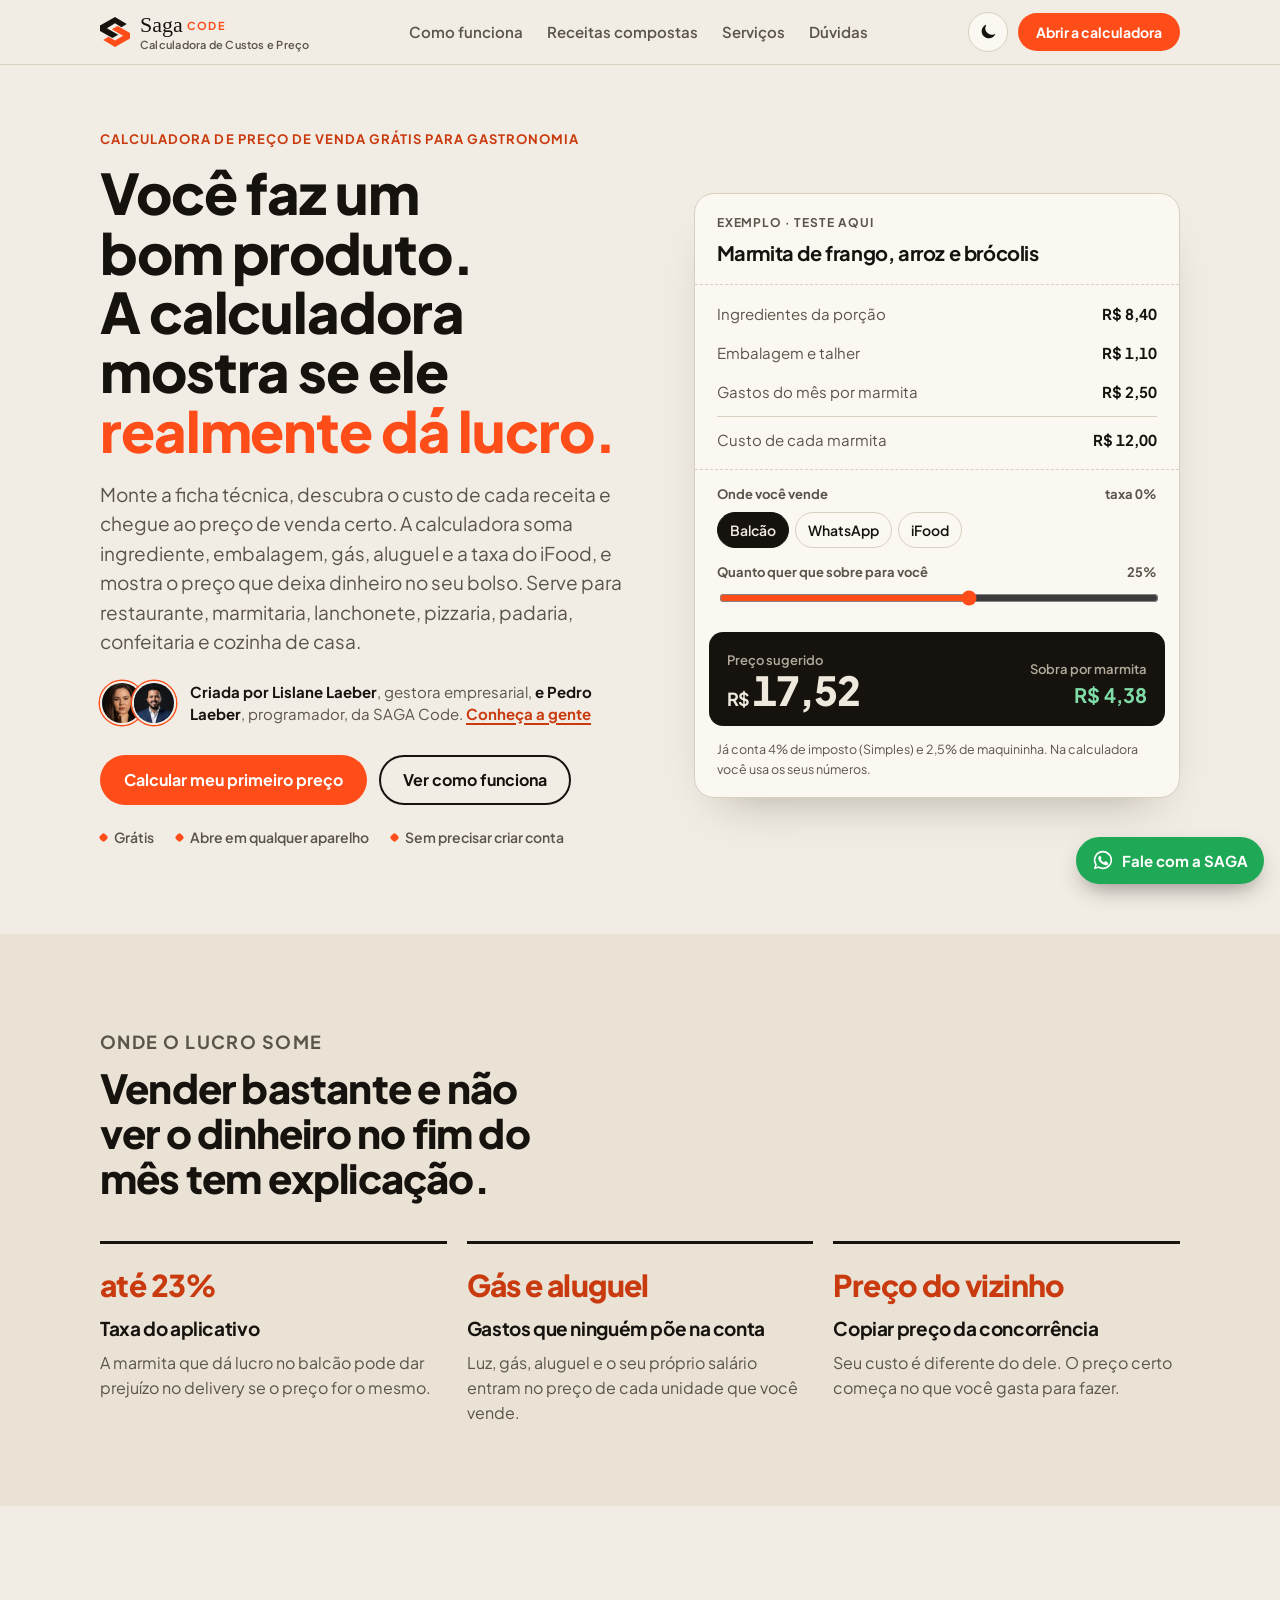
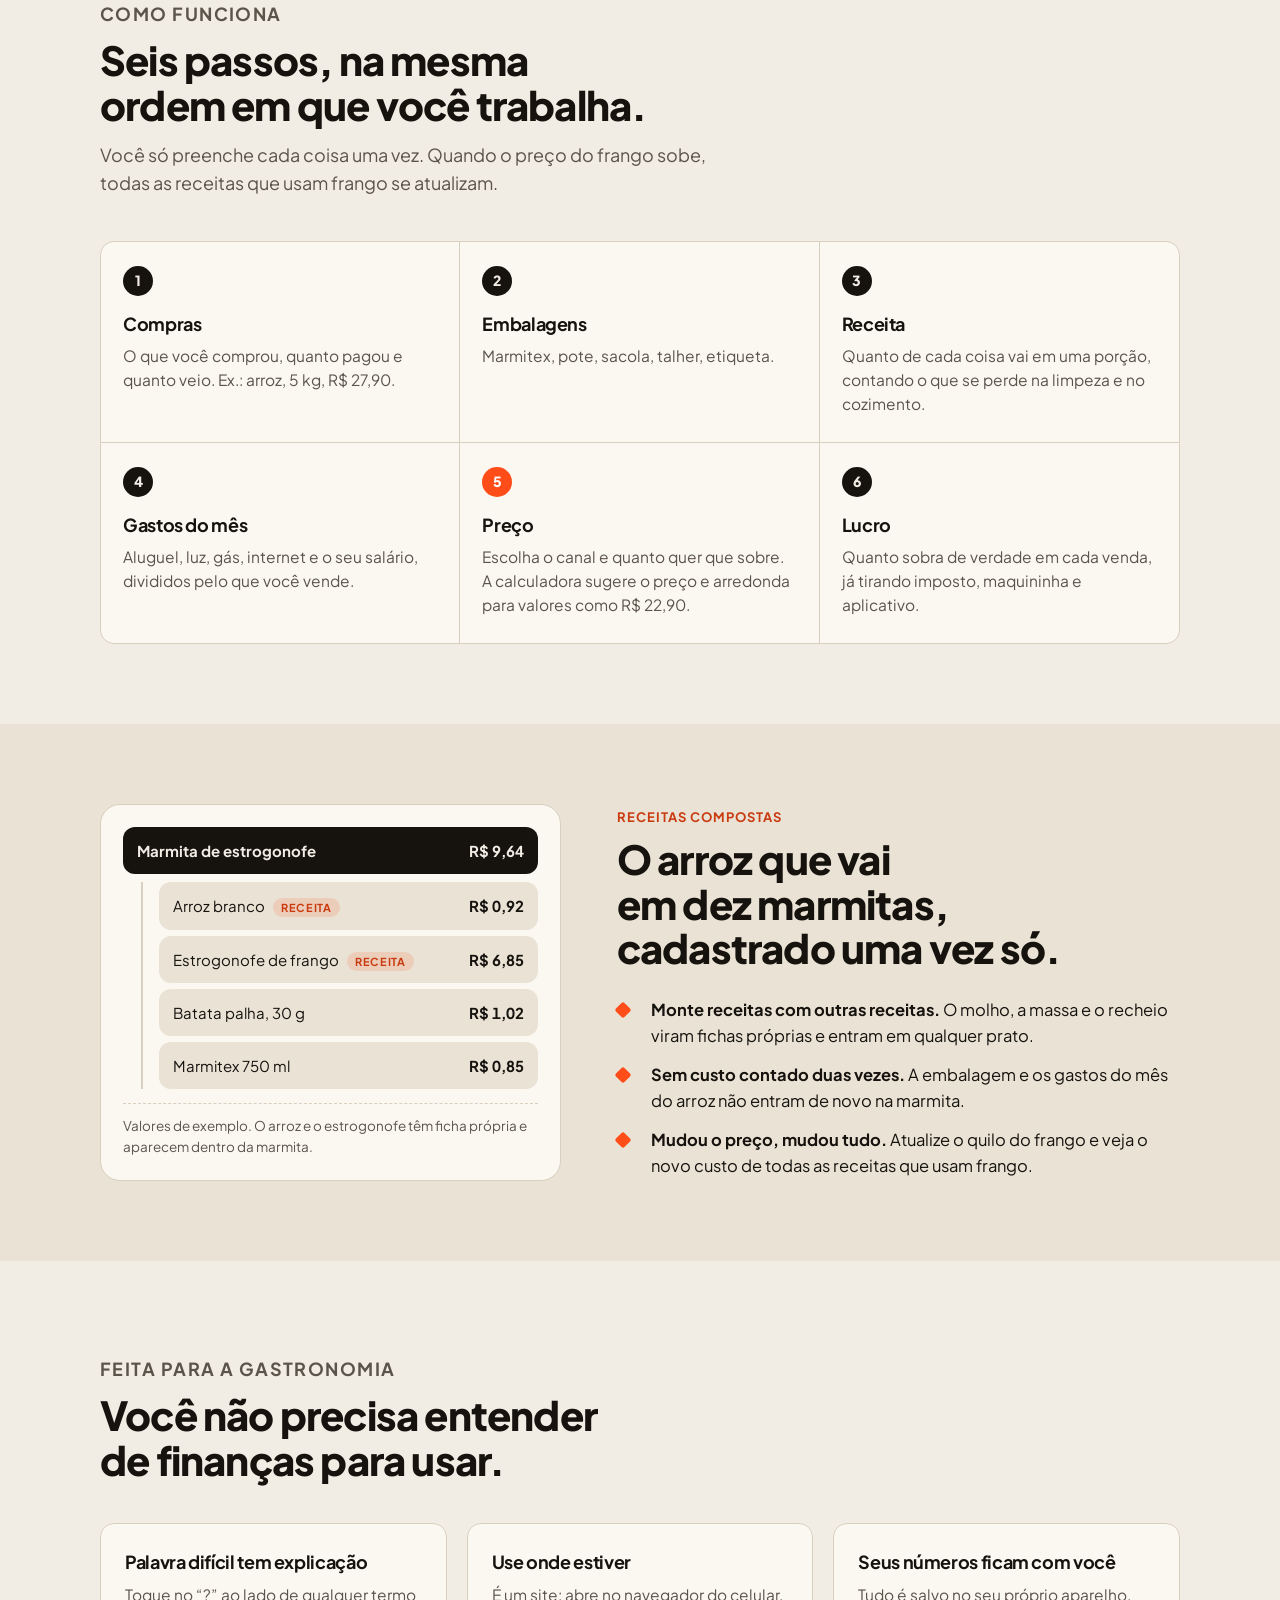
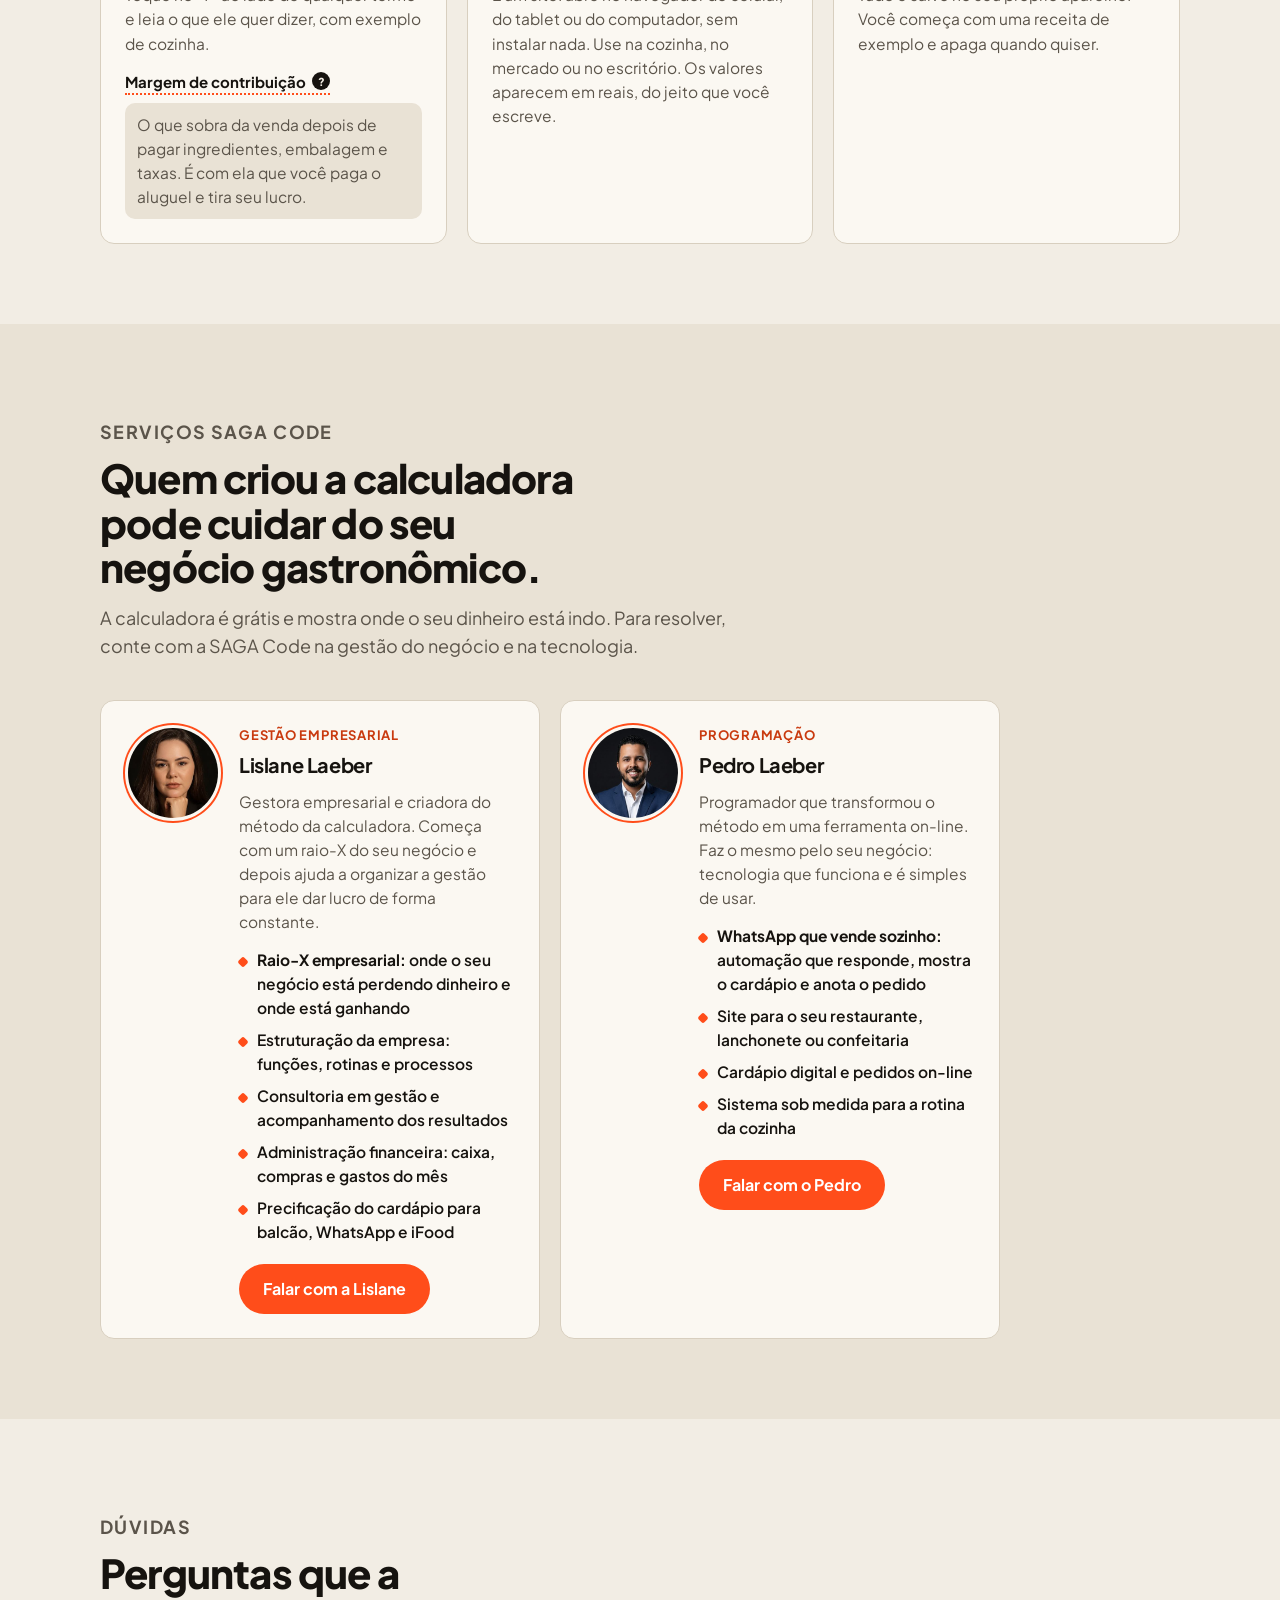
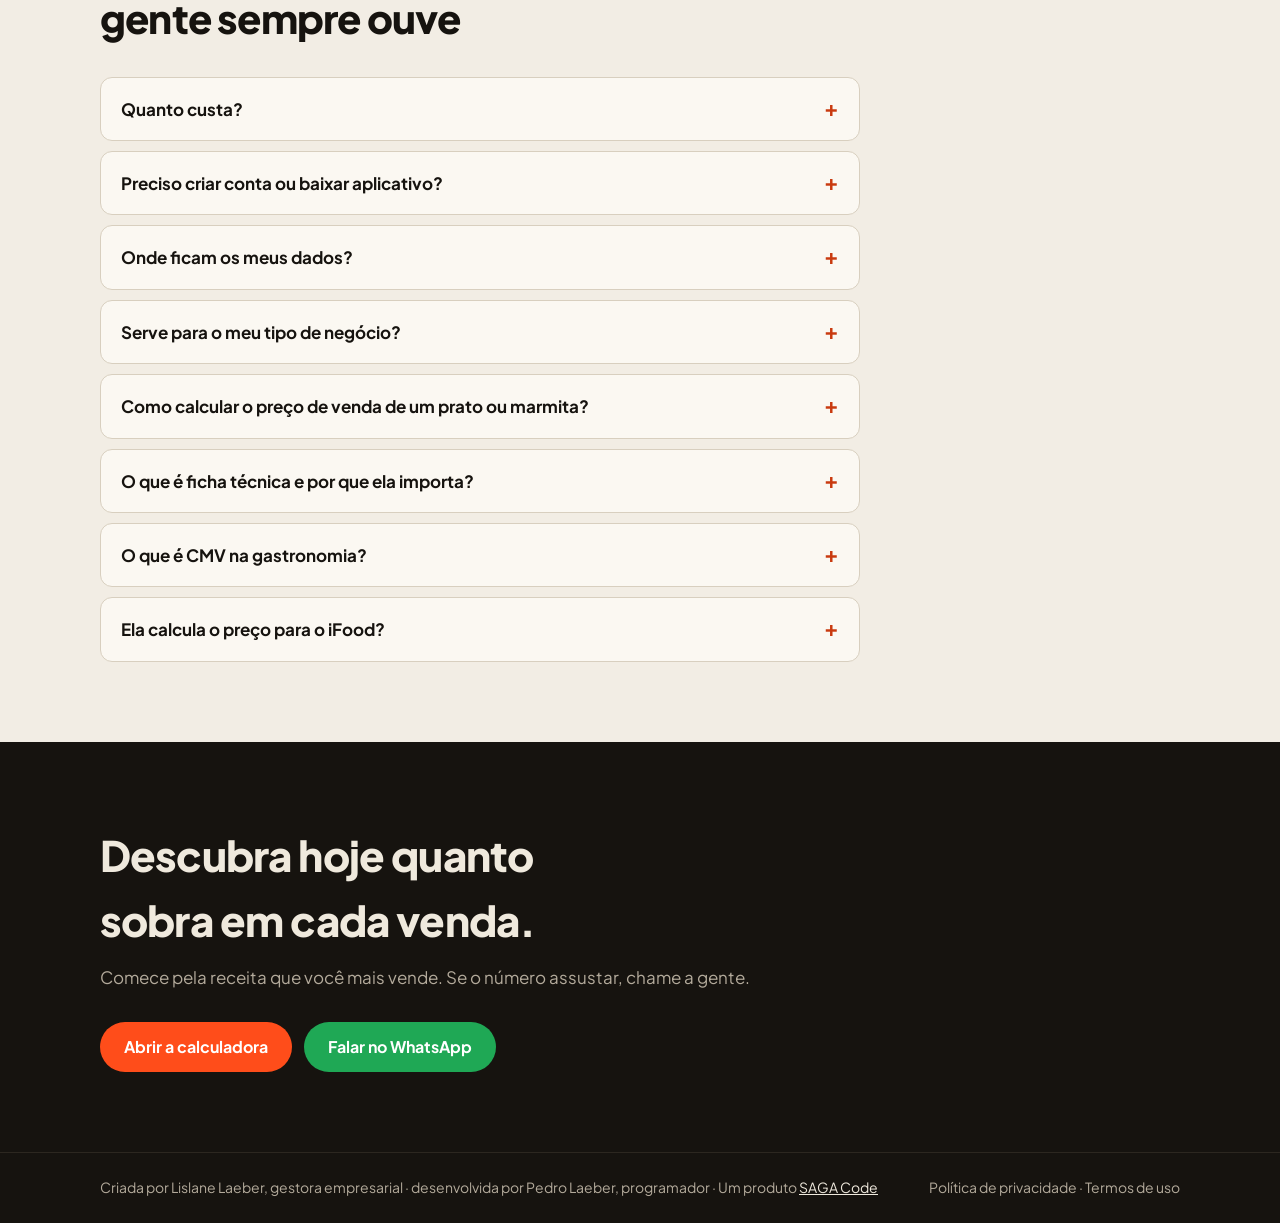
==== commit 0e427d07: "Botão de tema claro/escuro no site e na calculadora A escolha fica salva no aparelho e vale para os " ====
--- a/index.html
+++ b/index.html
@@ -21,6 +21,7 @@
 <link rel="alternate" type="text/plain" href="https://calculadora.sagacode.com.br/llms.txt" title="Resumo para assistentes de IA">
 <script type="application/ld+json">{"@context": "https://schema.org", "@graph": [{"@type": "Organization", "@id": "https://sagacode.com.br/#org", "name": "SAGA Code", "url": "https://sagacode.com.br", "areaServed": "BR"}, {"@type": "Person", "@id": "https://calculadora.sagacode.com.br/#lislane", "name": "Lislane Laeber", "jobTitle": "Gestora empresarial", "worksFor": {"@id": "https://sagacode.com.br/#org"}, "image": "https://calculadora.sagacode.com.br/lislane.jpg", "knowsAbout": ["Gestão empresarial", "Precificação", "Gastronomia", "Administração financeira"]}, {"@type": "Person", "@id": "https://calculadora.sagacode.com.br/#pedro", "name": "Pedro Laeber", "jobTitle": "Programador", "worksFor": {"@id": "https://sagacode.com.br/#org"}, "image": "https://calculadora.sagacode.com.br/pedro.jpg", "knowsAbout": ["Desenvolvimento web", "Automação de WhatsApp", "Sistemas sob medida"]}, {"@type": "WebApplication", "@id": "https://calculadora.sagacode.com.br/#app", "name": "Calculadora de Custos e Preço SAGA", "url": "https://calculadora.sagacode.com.br/", "applicationCategory": "BusinessApplication", "operatingSystem": "Web (qualquer navegador)", "inLanguage": "pt-BR", "description": "Calculadora grátis de custo e preço de venda para restaurante, marmitaria, lanchonete, pizzaria, padaria e confeitaria. Ficha técnica, CMV, gastos do mês e taxa do iFood. Criada por Lislane Laeber e Pedro Laeber, da SAGA Code.", "isAccessibleForFree": true, "offers": {"@type": "Offer", "price": "0", "priceCurrency": "BRL"}, "creator": [{"@id": "https://calculadora.sagacode.com.br/#lislane"}, {"@id": "https://calculadora.sagacode.com.br/#pedro"}], "publisher": {"@id": "https://sagacode.com.br/#org"}, "audience": {"@type": "BusinessAudience", "name": "Negócios de gastronomia: restaurantes, marmitarias, lanchonetes, pizzarias, padarias, confeitarias, food trucks, buffets e produção caseira"}, "featureList": ["Ficha técnica com custo por porção", "Receitas compostas (receita dentro de receita)", "Rateio dos gastos do mês por unidade", "Preço de venda por canal: balcão, WhatsApp e iFood", "Lucro real por venda", "Glossário de termos"]}, {"@type": "WebPage", "@id": "https://calculadora.sagacode.com.br/", "url": "https://calculadora.sagacode.com.br/", "name": "Calculadora de Preço de Venda Grátis para Gastronomia | SAGA Code", "description": "Calculadora grátis de custo e preço de venda para restaurante, marmitaria, lanchonete, pizzaria, padaria e confeitaria. Ficha técnica, CMV, gastos do mês e taxa do iFood. Criada por Lislane Laeber e Pedro Laeber, da SAGA Code.", "inLanguage": "pt-BR", "about": {"@id": "https://calculadora.sagacode.com.br/#app"}, "primaryImageOfPage": "https://calculadora.sagacode.com.br/og-image.jpg"}, {"@type": "FAQPage", "mainEntity": [{"@type": "Question", "name": "Quanto custa?", "acceptedAnswer": {"@type": "Answer", "text": "A calculadora é gratuita, sem pegadinha. Se você quiser ajuda para organizar o negócio ou um site e sistema próprios, aí é um serviço da SAGA Code, com orçamento combinado com você."}}, {"@type": "Question", "name": "Preciso criar conta ou baixar aplicativo?", "acceptedAnswer": {"@type": "Answer", "text": "Não. Ela abre no navegador do celular ou do computador. Para ter um atalho na tela inicial, use “Adicionar à tela de início” no seu navegador."}}, {"@type": "Question", "name": "Onde ficam os meus dados?", "acceptedAnswer": {"@type": "Answer", "text": "No seu aparelho. Se você limpar os dados do navegador ou trocar de celular, os cadastros não vão junto."}}, {"@type": "Question", "name": "Serve para o meu tipo de negócio?", "acceptedAnswer": {"@type": "Answer", "text": "Serve para qualquer negócio de gastronomia: restaurante, marmitaria, lanchonete, pizzaria, padaria, confeitaria, hamburgueria, food truck, buffet, salgados, doces e produção caseira. Se você compra ingrediente, faz uma receita e vende, ela serve."}}, {"@type": "Question", "name": "Como calcular o preço de venda de um prato ou marmita?", "acceptedAnswer": {"@type": "Answer", "text": "Some o custo dos ingredientes da porção, a embalagem e a parte dos gastos do mês (aluguel, luz, gás, salários) que cabe a cada unidade. Depois divida esse custo por 1 menos a soma das taxas e da margem que você quer. Exemplo: custo de R$ 12,00, com 6,5% de imposto e maquininha e 25% de margem, dá 12 ÷ 0,685 = R$ 17,52. A calculadora faz essa conta sozinha para cada receita."}}, {"@type": "Question", "name": "O que é ficha técnica e por que ela importa?", "acceptedAnswer": {"@type": "Answer", "text": "Ficha técnica é a receita com a quantidade e o custo de cada ingrediente por porção, contando o que se perde na limpeza e no cozimento. Sem ela, o preço vira chute. Na calculadora, cada receita vira uma ficha técnica que se atualiza quando o preço de um ingrediente muda."}}, {"@type": "Question", "name": "O que é CMV na gastronomia?", "acceptedAnswer": {"@type": "Answer", "text": "CMV é o custo da mercadoria vendida: quanto você gastou de ingredientes para fazer o que vendeu. A calculadora mostra esse custo em cada receita, separado da embalagem, dos gastos do mês e das taxas."}}, {"@type": "Question", "name": "Ela calcula o preço para o iFood?", "acceptedAnswer": {"@type": "Answer", "text": "Sim. Você informa a comissão do aplicativo e a calculadora mostra um preço para o balcão e outro para o delivery, cada um com o lucro que sobra."}}]}, {"@type": "Service", "name": "Raio-X empresarial", "provider": {"@id": "https://calculadora.sagacode.com.br/#lislane"}, "areaServed": "BR", "audience": {"@type": "BusinessAudience", "name": "Negócios de gastronomia"}, "description": "Mostra onde o negócio gastronômico está perdendo e onde está ganhando dinheiro."}, {"@type": "Service", "name": "Estruturação empresarial", "provider": {"@id": "https://calculadora.sagacode.com.br/#lislane"}, "areaServed": "BR", "audience": {"@type": "BusinessAudience", "name": "Negócios de gastronomia"}, "description": "Funções, rotinas e processos."}, {"@type": "Service", "name": "Consultoria em gestão", "provider": {"@id": "https://calculadora.sagacode.com.br/#lislane"}, "areaServed": "BR", "audience": {"@type": "BusinessAudience", "name": "Negócios de gastronomia"}, "description": "Acompanhamento dos resultados."}, {"@type": "Service", "name": "Administração financeira", "provider": {"@id": "https://calculadora.sagacode.com.br/#lislane"}, "areaServed": "BR", "audience": {"@type": "BusinessAudience", "name": "Negócios de gastronomia"}, "description": "Caixa, compras e gastos do mês."}, {"@type": "Service", "name": "Precificação de cardápio", "provider": {"@id": "https://calculadora.sagacode.com.br/#lislane"}, "areaServed": "BR", "audience": {"@type": "BusinessAudience", "name": "Negócios de gastronomia"}, "description": "Preço por canal: balcão, WhatsApp e iFood."}, {"@type": "Service", "name": "WhatsApp que vende sozinho", "provider": {"@id": "https://calculadora.sagacode.com.br/#pedro"}, "areaServed": "BR", "audience": {"@type": "BusinessAudience", "name": "Negócios de gastronomia"}, "description": "Automação que responde, mostra o cardápio e anota o pedido."}, {"@type": "Service", "name": "Site para negócio gastronômico", "provider": {"@id": "https://calculadora.sagacode.com.br/#pedro"}, "areaServed": "BR", "audience": {"@type": "BusinessAudience", "name": "Negócios de gastronomia"}, "description": "Site para restaurante, lanchonete ou confeitaria."}, {"@type": "Service", "name": "Cardápio digital e pedidos on-line", "provider": {"@id": "https://calculadora.sagacode.com.br/#pedro"}, "areaServed": "BR", "audience": {"@type": "BusinessAudience", "name": "Negócios de gastronomia"}}, {"@type": "Service", "name": "Sistema sob medida", "provider": {"@id": "https://calculadora.sagacode.com.br/#pedro"}, "areaServed": "BR", "audience": {"@type": "BusinessAudience", "name": "Negócios de gastronomia"}, "description": "Para a rotina da cozinha."}]}</script>
 <style>:root{padding-top:env(safe-area-inset-top,0px);padding-bottom:env(safe-area-inset-bottom,0px)} body{margin:0} img{max-width:100%} [hidden]{display:none!important}</style>
+<script>try{var t=localStorage.getItem("saga-tema");if(t==="escuro")document.documentElement.setAttribute("data-theme","dark");else if(t==="claro")document.documentElement.setAttribute("data-theme","light");}catch(e){}</script>
 <link rel="preconnect" href="https://fonts.googleapis.com">
 <link rel="preconnect" href="https://fonts.gstatic.com" crossorigin>
 <link rel="stylesheet" href="https://fonts.googleapis.com/css2?family=Plus+Jakarta+Sans:wght@400;500;600;700;800&display=swap">
@@ -68,6 +69,15 @@
 .btn-ghost{border-color:var(--ink);color:var(--ink);background:transparent}
 .btn-sm{padding:10px 16px;font-size:14px}
 @media (max-width:820px){nav{display:none}}
+.bar-right{display:flex;align-items:center;gap:10px}
+.theme-btn{width:40px;height:40px;border-radius:50%;border:1.5px solid var(--line);background:var(--card);color:var(--ink);display:grid;place-items:center;cursor:pointer;flex:none}
+.theme-btn:hover{border-color:var(--ink)}
+.theme-btn svg{width:18px;height:18px}
+.theme-btn .i-sun{display:none}
+:root[data-theme="dark"] .theme-btn .i-sun{display:block}
+:root[data-theme="dark"] .theme-btn .i-moon{display:none}
+@media (prefers-color-scheme: dark){:root:not([data-theme="light"]) .theme-btn .i-sun{display:block}:root:not([data-theme="light"]) .theme-btn .i-moon{display:none}}
+@media (max-width:420px){.word small{display:none}.bar .btn-sm{padding:10px 13px;font-size:13.5px}}
 
 /* hero */
 .hero{display:grid;grid-template-columns:1.05fr .95fr;gap:56px;align-items:center;padding-block:64px 72px}
@@ -225,7 +235,13 @@
       <a href="#servicos">Serviços</a>
       <a href="#duvidas">Dúvidas</a>
     </nav>
-    <a class="btn btn-primary btn-sm" href="/app/" data-app-link>Abrir a calculadora</a>
+    <div class="bar-right">
+      <button class="theme-btn" id="tema-btn" type="button" aria-label="Usar tema escuro" title="Usar tema escuro">
+        <svg class="i-moon" viewBox="0 0 24 24" aria-hidden="true"><path fill="currentColor" d="M21 14.5A8.5 8.5 0 0 1 9.5 3a.5.5 0 0 0-.6-.6A9.5 9.5 0 1 0 21.6 15.1a.5.5 0 0 0-.6-.6Z"/></svg>
+        <svg class="i-sun" viewBox="0 0 24 24" aria-hidden="true"><circle cx="12" cy="12" r="4.5" fill="currentColor"/><g stroke="currentColor" stroke-width="2" stroke-linecap="round"><path d="M12 2v2.5M12 19.5V22M2 12h2.5M19.5 12H22M4.9 4.9l1.8 1.8M17.3 17.3l1.8 1.8M4.9 19.1l1.8-1.8M17.3 6.7l1.8-1.8"/></g></svg>
+      </button>
+      <a class="btn btn-primary btn-sm" href="/app/" data-app-link>Abrir a calculadora</a>
+    </div>
   </div>
 </header>
 
@@ -448,6 +464,17 @@
 </footer>
 
 <script>
+/* TEMA CLARO / ESCURO: segue o aparelho até a pessoa escolher; a escolha vale também para a calculadora (mesma chave). */
+(function(){
+  var raiz=document.documentElement, btn=document.getElementById('tema-btn');
+  var escuroSistema=function(){return window.matchMedia&&matchMedia('(prefers-color-scheme: dark)').matches;};
+  var salvo=null; try{salvo=localStorage.getItem('saga-tema');}catch(e){}
+  if(salvo==='escuro')raiz.setAttribute('data-theme','dark'); else if(salvo==='claro')raiz.setAttribute('data-theme','light');
+  function atual(){var t=raiz.getAttribute('data-theme');return t?t==='dark':escuroSistema();}
+  function rotulo(){var r=atual()?'Usar tema claro':'Usar tema escuro';btn.setAttribute('aria-label',r);btn.title=r;}
+  btn.addEventListener('click',function(){var novo=atual()?'claro':'escuro';raiz.setAttribute('data-theme',novo==='escuro'?'dark':'light');try{localStorage.setItem('saga-tema',novo);}catch(e){}rotulo();});
+  rotulo();
+})();
 /* ENDEREÇO DA CALCULADORA: troque só esta linha. Todos os botões "Abrir a calculadora" usam este valor. */
 var ENDERECO_CALCULADORA = 'https://calculadora.sagacode.com.br/app/';
 document.querySelectorAll('[data-app-link]').forEach(function(a){ a.href = ENDERECO_CALCULADORA; });
